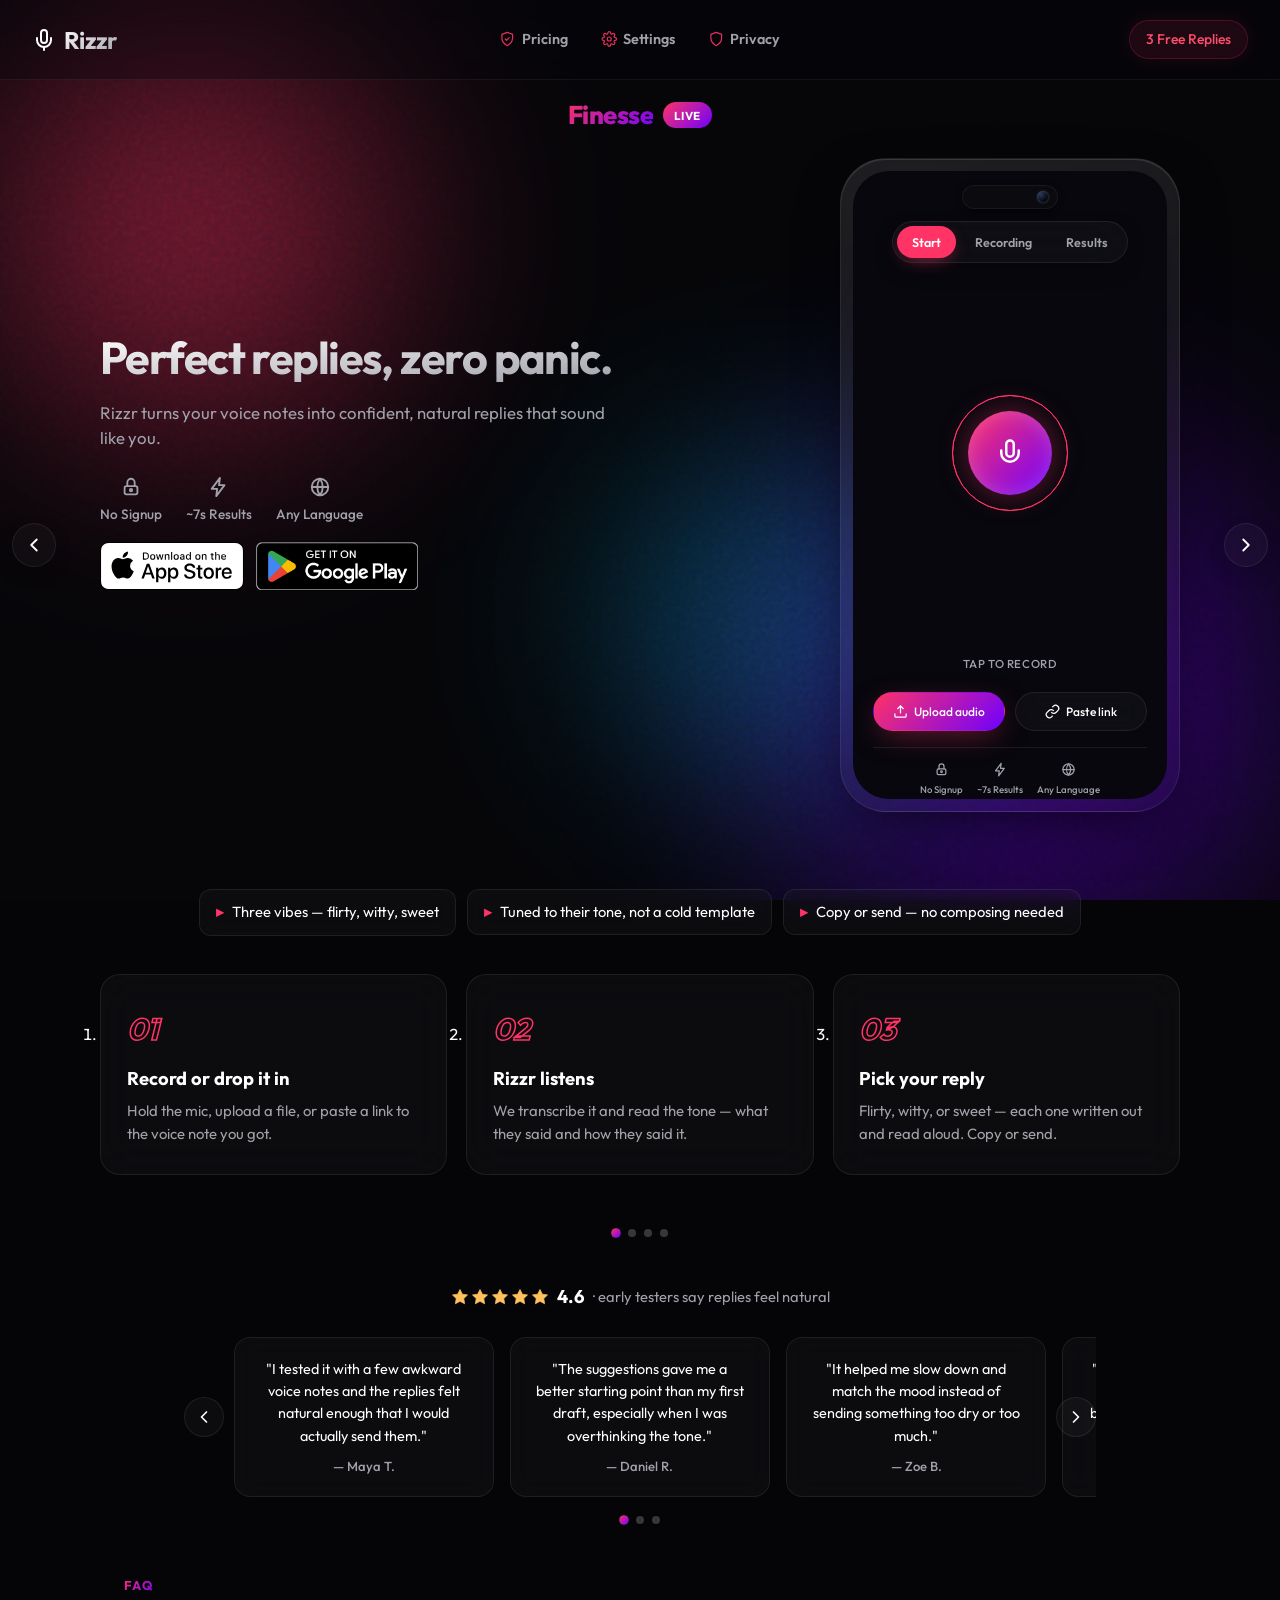
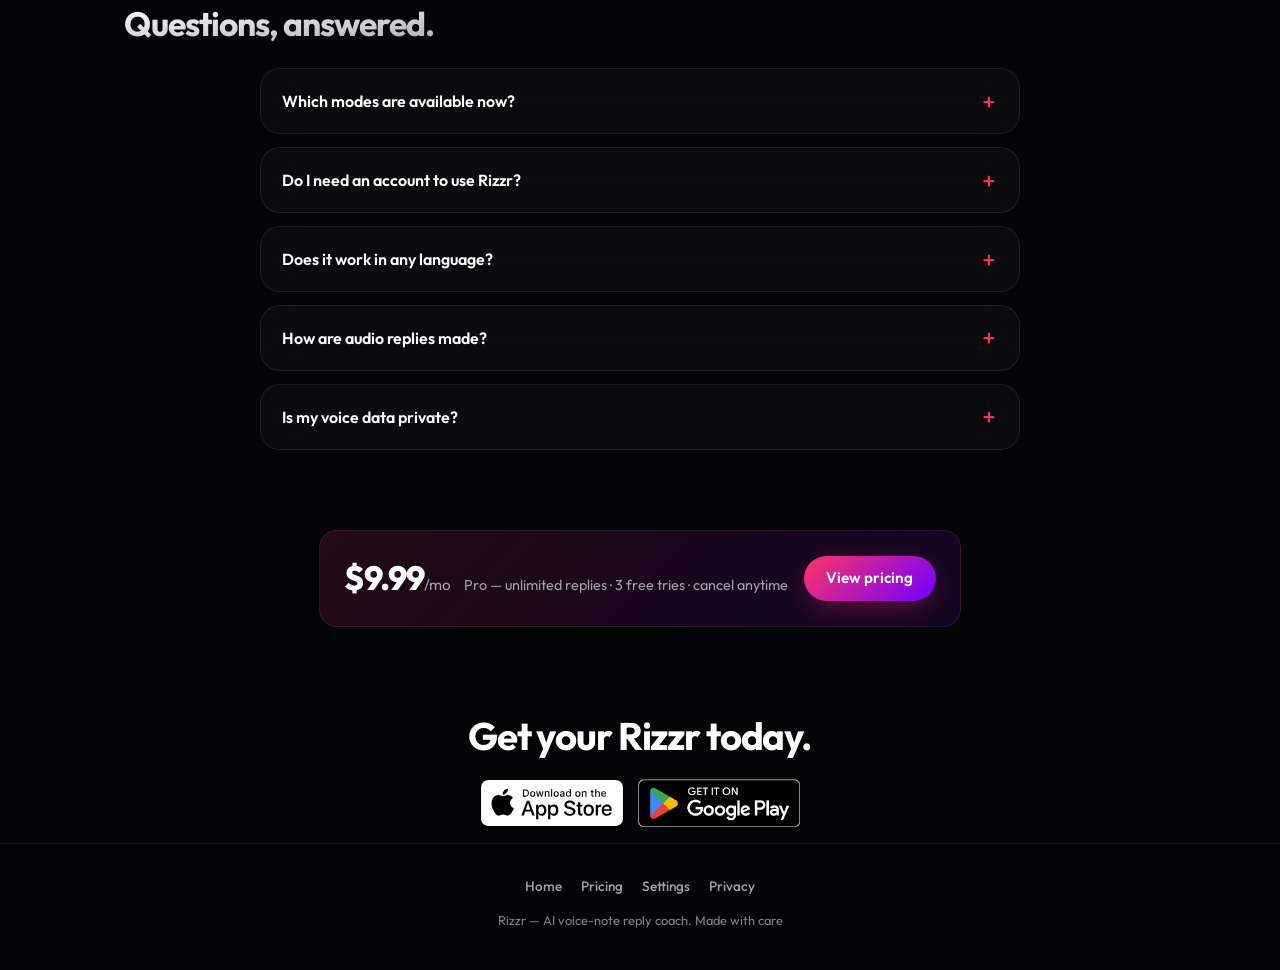
==== frontend/index.html @ 95211ead "Match mode title description styling" ====
<!DOCTYPE html>
<html lang="en">
<head>
  <meta charset="UTF-8">
  <meta name="viewport" content="width=device-width, initial-scale=1.0, viewport-fit=cover">
  <meta name="theme-color" content="#050508">
  <meta name="description" content="Rizzr turns your voice notes into confident, natural replies that sound like you — in seconds.">
  <title>Rizzr | AI Voice-Note Reply Coach</title>
  <!-- Social / share meta (Open Graph + Twitter Card) for the share-loop -->
  <meta property="og:type" content="website">
  <meta property="og:site_name" content="Rizzr">
  <meta property="og:title" content="Rizzr — Perfect replies, zero panic.">
  <meta property="og:description" content="Got a voice note? Rizzr it. Send a voice note and get 3 confident, natural replies back in seconds.">
  <meta property="og:url" content="https://damgeed.github.io/Rizzr/">
  <meta property="og:image" content="https://damgeed.github.io/Rizzr/assets/img/og-card.png?v=1">
  <meta property="og:image:width" content="1200">
  <meta property="og:image:height" content="630">
  <meta property="og:image:alt" content="Rizzr — AI voice-note reply coach">
  <meta name="twitter:card" content="summary_large_image">
  <meta name="twitter:title" content="Rizzr — Perfect replies, zero panic.">
  <meta name="twitter:description" content="Got a voice note? Rizzr it. Get 3 confident, natural replies back in seconds.">
  <meta name="twitter:image" content="https://damgeed.github.io/Rizzr/assets/img/og-card.png?v=1">
  <meta name="twitter:domain" content="damgeed.github.io">
  <!-- Cache-buster: force one fresh reload w/ version marker to bust stale GH Pages HTML cache -->
  <script>
  (function(){try{
    var v='hgt55';
    if(location.search.indexOf('v=')!==-1) return;
    if(localStorage.getItem('rizzr_cache_v')!==v){
      localStorage.setItem('rizzr_cache_v',v);
      // Preserve the existing query string (e.g. ?action=record) so PWA shortcuts survive the cache-buster redirect
      var sep = location.search ? (location.search.indexOf('?')===0 ? '&' : '?') : '?';
      location.replace(location.pathname + (location.search || '') + sep + 'v=' + v);
    }
  }catch(e){}})();
  </script>
  <link rel="preconnect" href="https://fonts.googleapis.com">
  <link rel="preconnect" href="https://fonts.gstatic.com" crossorigin>
  <link rel="icon" type="image/svg+xml" href="assets/img/favicon.svg?v=4">
  <link rel="icon" type="image/png" sizes="192x192" href="assets/img/icon-192.png?v=3">
  <link rel="apple-touch-icon" href="assets/img/icon-192.png?v=3">
  <link href="https://fonts.googleapis.com/css2?family=Outfit:wght@300;400;500;600;700&display=swap" rel="stylesheet">
  <!-- PWA -->
  <link rel="manifest" href="manifest.json">
  <!-- Midnight Aura shared design system -->
  <link rel="stylesheet" href="assets/css/midnight-aura.css?v=hgt17">
  <style>
    /* ==========================================
       LANDING-SPECIFIC (hero + phone demo)
       Midnight Aura / rizzgeminiPRO untouched
       ========================================== */
    main {
      flex: 1; display: flex; align-items: center; justify-content: center;
      padding: 1rem 1.5rem 2rem; position: relative; z-index: 10;
    }
    .layout { width: 100%; max-width: 1080px; margin: 0 auto; display: flex; flex-direction: column; align-items: center; gap: 2.2rem; }

    /* Left: hero copy — side-by-side on desktop, condensed hook on mobile */
    .hero-copy { width: 100%; max-width: 720px; text-align: center; }
    .hero-copy-title {
      font-size: 3.2rem; font-weight: 700; line-height: 1.08; letter-spacing: -0.04em;
      background: linear-gradient(to bottom right, #fff, #a1a1aa);
      -webkit-background-clip: text; background-clip: text; -webkit-text-fill-color: transparent;
    }
    .hero-copy .subtext { color: var(--text-muted); font-size: 1.125rem; line-height: 1.5; max-width: 52ch; margin: 1.1rem auto 0; }
    /* Short hook: mobile-only, hidden on desktop */
    .hero-copy .hook { display: none; }

    /* Hero CTA buttons (desktop only) */
    .hero-copy .hero-cta {
      display: flex; gap: 0.9rem; margin-top: 1.8rem; flex-wrap: wrap;
    }
    .hero-copy .hero-cta .btn-primary {
      display: inline-flex; align-items: center; gap: 0.5rem;
      padding: 0.85rem 1.6rem; font-size: 1rem; font-weight: 600;
      border-radius: 16px;
    }
    .hero-copy .btn-pill-cta {
      display: inline-flex; align-items: center; gap: 0.5rem;
      font-family: var(--font); font-size: 1rem; font-weight: 600;
      color: var(--text-main);
      background: var(--glass-bg); border: 1px solid var(--glass-border);
      padding: 0.85rem 1.6rem; border-radius: 16px;
      cursor: pointer; transition: var(--transition);
    }
    .hero-copy .btn-pill-cta:hover {
      background: var(--glass-hover); border-color: rgba(255,255,255,0.18);
      transform: translateY(-1px);
    }

    /* Store download badges (iOS/Android) — .store-btn is defined in shared midnight-aura.css */
    /* Download row: sits below title/description in every mode panel */
    .hero-download {
      display: flex; justify-content: center; flex-wrap: wrap; gap: 0.8rem; margin-top: 1.1rem;
    }
    .hero-copy .hero-download { justify-content: flex-start; }

    /* Desktop: side-by-side (copy left, phone right) */
    @media (min-width: 860px) {
      .layout { flex-direction: row; align-items: center; justify-content: space-between; gap: 4rem; }
      .hero-copy { flex: 0 1 46%; max-width: none; text-align: left; margin-top: 10.9rem; }
      .mode-panel.finesse .demo { margin-left: auto; width: auto; }
      .mode-panel.finesse .layout { padding-top: 0; align-items: flex-start; }
      .mode-panel.finesse .demo .phone { margin-right: auto; }
      .hero-copy-title { font-size: 2.8rem; white-space: nowrap; letter-spacing: -0.035em; line-height: 1.1; }
      .hero-copy .subtext { margin: 1.1rem 0 0; }
      .hero-copy .hook { display: none; }
      /* Professional trust badges: left-aligned under the description (Bud reverted to left) */
      .hero-copy .trust-row { justify-content: flex-start; margin-top: 1.6rem; }
      /* Remove the LIVE/soon pills + in-phone duplication handled below */
    }

    /* Mobile: stacked, condensed hook (hide full description + badges) */
    @media (max-width: 859px) {
      main { padding: 0.5rem 0 1.35rem; }
      .layout { gap: 0.9rem; }
      .hero-copy { max-width: 480px; }
      .hero-copy-title { font-size: 2rem; }
      .hero-copy .subtext { display: none; }
      .hero-copy .trust-row { display: none; }
      .hero-copy .hero-cta { display: none; }
      .hero-copy .hero-download { justify-content: center; margin-top: 0.55rem; }
      .hero-copy .hook { display: block; color: var(--text-muted); font-size: 1rem; line-height: 1.45; max-width: 42ch; margin: 0.55rem auto 0; }
    }
    /* Very small phones */
    @media (max-width: 380px) {
      .hero-copy-title { font-size: 2rem; }
      .hero-copy .hook { font-size: 0.9rem; }
    }

    /* Right: phone demo */
    .demo { width: 100%; display: flex; flex-direction: column; align-items: center; }
    .state-tabs {
      position: absolute; top: 50px; left: 50%; transform: translateX(-50%); z-index: 6;
      display: inline-flex; gap: 4px; background: var(--glass-bg); border: 1px solid var(--glass-border);
      padding: 4px; border-radius: 999px; backdrop-filter: blur(20px);
      box-shadow: 0 8px 24px -10px rgba(0,0,0,0.5);
    }
    .state-tabs button {
      appearance: none; border: none; background: transparent; color: var(--text-muted);
      font-family: var(--font); font-size: 12.5px; font-weight: 600;
      padding: 8px 15px; border-radius: 999px; cursor: pointer; transition: color .25s ease, background .25s ease;
    }
    .state-tabs button.active { background: var(--orb-1); color: #fff; box-shadow: 0 6px 18px -6px rgba(255,51,102,0.6); }
    .state-tabs button:not(.active):hover { color: var(--text-main); }

    .phone {
      position: relative; width: min(340px, 82vw); height: 654px; border-radius: 46px; padding: 12px;
      background: linear-gradient(160deg, rgba(255,255,255,0.10), rgba(255,255,255,0.02));
      border: 1px solid var(--glass-border);
      box-shadow: 0 20px 60px -20px rgba(0,0,0,0.8), inset 0 1px 0 rgba(255,255,255,0.12);
      backdrop-filter: blur(30px); -webkit-backdrop-filter: blur(30px);
    }
    .phone__screen {
      position: relative; width: 100%; height: 100%; border-radius: 36px; overflow: hidden;
      background: #07070d; display: flex; flex-direction: column; align-items: center; justify-content: center;
    }
    .phone__notch {
      position: absolute; top: 14px; left: 50%; transform: translateX(-50%); z-index: 5;
      width: 96px; height: 24px; background: #0a0a0f;
      border-radius: 999px; box-shadow: inset 0 0 0 1px rgba(255,255,255,0.06), 0 2px 6px rgba(0,0,0,0.5);
    }
    /* iPhone-style camera lens inside the Dynamic Island */
    .phone__notch::after {
      content: ''; position: absolute; right: 9px; top: 50%; transform: translateY(-50%);
      width: 12px; height: 12px; border-radius: 50%;
      background: radial-gradient(circle at 32% 30%, #2b3a5a 0%, #0e1526 42%, #000 72%);
      box-shadow: inset 0 0 2px rgba(255,255,255,0.35), 0 0 3px rgba(90,140,255,0.25);
    }

    .view-state {
      position: absolute; inset: 0; display: flex; flex-direction: column; align-items: center; justify-content: center;
      text-align: center; opacity: 0; pointer-events: none; padding: 30px 20px 24px;
      transition: opacity 0.4s ease, transform 0.4s ease; transform: translateY(10px);
    }
      .view-state.active { opacity: 1; pointer-events: all; transform: translateY(0); }
      .phone-record-status,
      .visualizer,
      .phone-timer,
      .btn-stop-scale,
      .phone-results-header,
      .cards-container,
      .reset-btn { position: relative; z-index: 2; }

    /* Hero-in-phone: push record + Upload/Link buttons lower (tabs now live on top) */
    #view-hero { padding-top: 245px; }
    @media (max-width: 640px) { #view-hero { padding-top: 208px; } }

    .record-wrapper { position: relative; width: 116px; height: 116px; flex-shrink: 0; display: flex; align-items: center; justify-content: center; margin-bottom: 9rem; cursor: pointer; }
    .pulse-ring-1, .pulse-ring-2 { position: absolute; inset: 0; border-radius: 50%; border: 1px solid var(--orb-1); animation: pulse 2.5s cubic-bezier(0.215, 0.61, 0.355, 1) infinite; }
    .pulse-ring-2 { animation-delay: 1.25s; }
    @keyframes pulse { 0% { transform: scale(1); opacity: 0.8; } 100% { transform: scale(1.8); opacity: 0; } }
    .btn-record {
      position: relative; z-index: 2; width: 84px; height: 84px; border-radius: 50%;
      background: linear-gradient(135deg, var(--orb-1), var(--orb-2)); border: none;
      display: flex; align-items: center; justify-content: center;
      box-shadow: 0 0 30px rgba(255,51,102,0.4), inset 0 0 20px rgba(255,255,255,0.2);
      color: white; cursor: pointer; transition: transform 0.2s cubic-bezier(0.175, 0.885, 0.32, 1.275);
    }
    .record-wrapper:hover .btn-record { transform: scale(1.05); }
    .record-wrapper:active .btn-record { transform: scale(0.95); }
    .record-hint { font-size: 0.72rem; color: var(--text-muted); font-weight: 500; letter-spacing: 0.05em; text-transform: uppercase; }
    .phone-actions { display: flex; gap: 0.6rem; width: 100%; margin-top: 1.2rem; }
    .btn-pill {
      flex: 1; background: var(--glass-bg); border: 1px solid var(--glass-border); backdrop-filter: blur(12px);
      color: var(--text-main); padding: 0.7rem 0.6rem; border-radius: var(--radius-pill);
      font-family: inherit; font-size: 0.75rem; font-weight: 500;
      display: flex; align-items: center; justify-content: center; gap: 0.4rem; cursor: pointer; transition: var(--transition);
    }
    .btn-pill:hover { background: var(--glass-hover); border-color: rgba(255,255,255,0.15); transform: translateY(-2px); }
    /* Gradient "Upload audio" in-phone button — matches the hero .btn-primary gradient */
    .btn-pill-primary {
      background: linear-gradient(135deg, var(--orb-1), var(--orb-2));
      border-color: transparent; color: #fff;
      box-shadow: 0 8px 30px -8px rgba(255,51,102,0.5);
    }
    .btn-pill-primary:hover { background: linear-gradient(135deg, var(--orb-1), var(--orb-2)); border-color: transparent; filter: brightness(1.1); }
    .phone-trust { display: flex; justify-content: center; gap: 0.9rem; width: 100%; border-top: 1px solid var(--glass-border); padding-top: 0.9rem; margin-top: 1rem; }

    /* RECORDING inside phone */
    .phone-record-status { font-size: 0.92rem; font-weight: 600; margin-bottom: 1.5rem; display: flex; align-items: center; justify-content: center; gap: 0.55rem; padding: 0.5rem 1.1rem; border-radius: 999px; background: rgba(255,255,255,0.04); border: 1px solid rgba(255,255,255,0.08); width: fit-content; margin-left: auto; margin-right: auto; color: var(--text, #fff); }
    .recording-dot { width: 9px; height: 9px; background: var(--orb-1); border-radius: 50%; animation: blink 1s infinite alternate; box-shadow: 0 0 0 4px rgba(255,81,107,0.15), 0 0 12px rgba(255,81,107,0.6); flex-shrink: 0; }
    #view-recording .phone-record-status::after { content: ''; width: 4px; height: 4px; border-radius: 99px; background: currentColor; opacity: 0.6; margin-left: 0.2rem; box-shadow: 9px 0 0 currentColor, 18px 0 0 currentColor; animation: typing 1.1s steps(1) infinite; }
    @keyframes typing { 0%{ box-shadow: 2px 0 0 transparent, 9px 0 0 transparent, 18px 0 0 transparent; } 30%{ box-shadow: 2px 0 0 currentColor, 9px 0 0 transparent, 18px 0 0 transparent; } 60%{ box-shadow: 2px 0 0 currentColor, 9px 0 0 currentColor, 18px 0 0 transparent; } 100%{ box-shadow: 2px 0 0 currentColor, 9px 0 0 currentColor, 18px 0 0 currentColor; } }
    @keyframes blink { 0% { opacity: 1; } 100% { opacity: 0.25; } }
    .visualizer { display: flex; align-items: center; justify-content: center; gap: 5px; height: 74px; margin-bottom: 1.5rem; position: relative; }
    .visualizer::before { content: ''; position: absolute; left: 50%; top: 50%; width: 64px; height: 64px; transform: translate(-50%,-50%); border-radius: 50%; border: 1px solid rgba(255,193,94,0.18); animation: rec-pulse 1.6s ease-out infinite; }
    @keyframes rec-pulse { 0% { transform: translate(-50%,-50%) scale(0.55); opacity: 0.9; } 100% { transform: translate(-50%,-50%) scale(1.5); opacity: 0; } }
    .bar { width: 5px; background: linear-gradient(to top, var(--orb-2), var(--orb-1)); border-radius: 99px; transform-origin: center; animation: eq 0.55s ease-in-out infinite alternate; }
    .bar:nth-child(1) { height: 30%; animation-delay: 0.05s; }
    .bar:nth-child(2) { height: 62%; animation-delay: 0.2s; }
    .bar:nth-child(3) { height: 100%; animation-delay: 0.35s; }
    .bar:nth-child(4) { height: 46%; animation-delay: 0.1s; }
    .bar:nth-child(5) { height: 82%; animation-delay: 0.3s; }
    .bar:nth-child(6) { height: 38%; animation-delay: 0.25s; }
    .bar:nth-child(7) { height: 94%; animation-delay: 0.15s; }
    @keyframes eq { 0% { transform: scaleY(0.35); } 100% { transform: scaleY(1); } }
    .phone-timer { font-variant-numeric: tabular-nums; font-size: 2rem; font-weight: 300; letter-spacing: 0.04em; margin-bottom: 1.4rem; display: inline-flex; align-items: center; gap: 0.55rem; padding: 0.35rem 1.1rem; border-radius: 14px; background: rgba(0,0,0,0.25); border: 1px solid var(--glass-border); }
    .phone-timer b { font-weight: 700; font-size: 0.6rem; letter-spacing: 0.12em; color: var(--orb-1); opacity: 0.9; }
    .btn-stop-scale {
      flex: none; width: auto; margin: 0 auto; height: 38px; line-height: 1;
      display: inline-flex; align-items: center; justify-content: center; gap: 0.55rem;
      background: linear-gradient(135deg, var(--orb-1), var(--orb-2)); border: none;
      color: #160d10; font-weight: 700; padding: 0 1rem 0 0.5rem; font-size: 0.82rem;
      letter-spacing: 0.01em; border-radius: 999px;
      box-shadow: 0 4px 14px rgba(255,193,94,0.22);
      transition: transform 0.15s ease, box-shadow 0.2s ease;
    }
    .btn-stop-scale .stop-chip {
      width: 24px; height: 24px; border-radius: 999px; flex-shrink: 0;
      display: inline-flex; align-items: center; justify-content: center;
      background: #160d10; color: #fff;
    }
    .btn-stop-scale .stop-chip svg { width: 9px; height: 9px; display: block; }
    .btn-stop-scale:hover { transform: translateY(-1px); box-shadow: 0 6px 18px rgba(255,193,94,0.3); }
    .btn-stop-scale:active { transform: translateY(0) scale(0.98); }
    .btn-stop-scale .stop-chip { animation: stopPulse 1.8s ease-in-out infinite; }
    @keyframes stopPulse { 0%,100% { box-shadow: 0 0 0 0 rgba(255,255,255,0.35); } 50% { box-shadow: 0 0 0 4px rgba(255,255,255,0); } }

    /* RESULTS inside phone */
    .phone-results { justify-content: flex-start; padding-top: 108px; overflow-y: auto; }
    .phone-results-header { margin-bottom: 1rem; text-align: center; width: 100%; }
    .phone-results-header h2 { font-size: 1.4rem; font-weight: 700; margin-bottom: 0.3rem; }
    .phone-results-header p { font-size: 0.75rem; }
    .cards-container { display: flex; flex-direction: column; gap: 0.7rem; width: 100%; margin-bottom: 1.2rem; }
    .reply-card {
      background: var(--glass-bg); border: 1px solid var(--glass-border); backdrop-filter: blur(20px);
      border-radius: var(--radius-md); padding: 0.95rem 1rem; text-align: left;
      transition: var(--transition); position: relative; overflow: hidden;
    }
    .reply-card::before { content: ''; position: absolute; top: 0; left: 0; right: 0; height: 2px; background: var(--card-color); opacity: 0.8; }
    .reply-card.flirty { --card-color: var(--orb-1); }
    .reply-card.witty { --card-color: var(--orb-2); }
    .reply-card.sweet { --card-color: var(--orb-3); }
    .card-top { display: flex; justify-content: space-between; align-items: center; margin-bottom: 0.6rem; }
    .vibe-tag { font-size: 0.65rem; font-weight: 700; text-transform: uppercase; letter-spacing: 0.05em; color: var(--card-color); background: color-mix(in srgb, var(--card-color) 15%, transparent); padding: 0.25rem 0.6rem; border-radius: 6px; }
    .card-text { font-size: 0.85rem; line-height: 1.4; margin-bottom: 0.8rem; color: #fff; }
    .card-actions { display: flex; gap: 0.4rem; }
    .btn-play, .btn-copy { background: rgba(0,0,0,0.3); border: 1px solid var(--glass-border); padding: 0.5rem 0.7rem; border-radius: var(--radius-pill); color: white; font-family: inherit; font-size: 0.72rem; font-weight: 500; display: flex; align-items: center; gap: 0.35rem; cursor: pointer; transition: var(--transition); }
    .btn-play { flex: 1; justify-content: center; }
    .btn-play:hover { background: color-mix(in srgb, var(--card-color) 20%, rgba(0,0,0,0.3)); border-color: var(--card-color); }
    .btn-copy:hover { background: rgba(255,255,255,0.1); }
    .reset-btn { color: var(--text-muted); background: transparent; border: none; font-family: inherit; font-size: 0.75rem; font-weight: 500; cursor: pointer; text-decoration: underline; text-underline-offset: 4px; opacity: 0.8; transition: opacity 0.2s; }
    .reset-btn:hover { opacity: 1; color: white; }
    svg { flex-shrink: 0; }

    /* ==========================================
       HOW IT WORKS — 3 steps (merged from zip)
       ========================================== */
    .section {
      width: 100%; max-width: 1080px; margin: 0 auto;
      padding: 4.5rem 1.5rem 2.5rem; position: relative; z-index: 10;
    }
    .section-eyebrow {
      display: inline-block; font-size: 0.8rem; font-weight: 700;
      letter-spacing: 0.1em; text-transform: uppercase;
      background: linear-gradient(135deg, var(--orb-1), var(--orb-2));
      -webkit-background-clip: text; background-clip: text; -webkit-text-fill-color: transparent;
      margin-bottom: 0.9rem;
    }
    .section-title {
      font-size: 2.1rem; font-weight: 700; line-height: 1.12; letter-spacing: -0.03em;
      background: linear-gradient(to bottom right, #fff, #a1a1aa);
      -webkit-background-clip: text; background-clip: text; -webkit-text-fill-color: transparent;
      margin-bottom: 2.4rem; max-width: 20ch; white-space: nowrap;
    }
    @media (max-width: 520px) {
      .section-title { font-size: clamp(1.05rem, 4.7vw, 1.6rem); white-space: nowrap; }
    }
    /* Mobile: center TITLES (keep eyebrow labels left-aligned) + tighten gaps */
    @media (max-width: 640px) {
      .section { padding: 2.6rem 1.25rem 1.8rem; }
      .section-title { margin-left: auto; margin-right: auto; text-align: center; margin-bottom: 2rem; }
    }
    /* Steps: stacked on mobile, 3-across on desktop */
    .steps { display: flex; flex-direction: column; gap: 1.4rem; text-align: left; }
    .step {
      position: relative; padding-left: 70px;
      background: var(--glass-bg); border: 1px solid var(--glass-border);
      border-radius: var(--radius-md); padding: 1.6rem 1.5rem 1.6rem 78px;
      backdrop-filter: blur(20px); transition: var(--transition);
    }
    .step:hover { background: var(--glass-hover); transform: translateY(-3px); }
    .step-num {
      position: absolute; left: 20px; top: 20px;
      font-family: var(--font); font-weight: 700; font-size: 1.5rem; font-style: italic;
      color: transparent; -webkit-text-stroke: 1.5px var(--orb-1); width: 34px;
    }
    .step h3 { font-size: 1.15rem; font-weight: 700; margin-bottom: 0.45rem; }
    .step p { color: var(--text-muted); font-size: 0.93rem; line-height: 1.5; max-width: 44ch; }
    @media (min-width: 860px) {
      .steps { flex-direction: row; gap: 1.2rem; }
      .step { flex: 1; padding: 2rem 1.6rem 1.8rem 1.6rem; padding-left: 1.6rem; text-align: left; }
      .step-num { position: static; display: block; margin-bottom: 0.8rem; font-size: 1.9rem; }
    }

    /* Shared FAQ */
    .faq { display: flex; flex-direction: column; gap: 0.8rem; max-width: 760px; margin: 0 auto; }
    .faq-item {
      background: var(--glass-bg); border: 1px solid var(--glass-border);
      border-radius: var(--radius-md); backdrop-filter: blur(20px);
      transition: var(--transition);
    }
    .faq-item:hover { background: var(--glass-hover); }
    .faq-item summary {
      cursor: pointer; list-style: none; display: flex; align-items: center; justify-content: space-between;
      padding: 1.1rem 1.3rem; font-weight: 600; font-size: 1rem; color: var(--text-main);
    }
    .faq-item summary::-webkit-details-marker { display: none; }
    .faq-item summary::after { content: '＋'; font-size: 1.2rem; color: var(--orb-1); transition: var(--transition); }
    .faq-item[open] summary::after { content: '−'; }
    .faq-item p { padding: 0 1.3rem 1.2rem; color: var(--text-muted); font-size: 0.95rem; line-height: 1.55; }
    .faq-item p strong { color: var(--text-main); }

    /* ==========================================
       V2 FEATURES — MVP + v2 story
       ========================================== */
    .v2-grid { display: grid; grid-template-columns: repeat(2, 1fr); gap: 0.9rem; }
    .v2-card {
      display: flex; flex-direction: column; align-items: flex-start; text-align: left;
      background: var(--glass-bg); border: 1px solid var(--glass-border);
      border-radius: var(--radius-md); padding: 1.2rem 1.2rem;
      backdrop-filter: blur(20px); transition: var(--transition);
    }
    .v2-card:hover { background: var(--glass-hover); transform: translateY(-3px); border-color: rgba(255,255,255,0.16); }
    .v2-ic {
      flex-shrink: 0; width: 44px; height: 44px; border-radius: 12px; margin-bottom: 0.8rem;
      display: flex; align-items: center; justify-content: center; color: #fff;
      box-shadow: 0 8px 24px -8px rgba(0,0,0,0.5);
    }
    .v2-ic svg { width: 22px; height: 22px; }
    .v2-card h3 { font-size: 1rem; font-weight: 700; margin-bottom: 0.3rem; line-height: 1.25; }
    .v2-card p { color: var(--text-muted); font-size: 0.86rem; line-height: 1.45; }
    .v2-tag { font-size: 0.58rem; font-weight: 700; text-transform: uppercase; letter-spacing: 0.08em;
      padding: 0.18rem 0.45rem; border-radius: 999px; margin-left: 0.4rem; vertical-align: middle; display: inline-block; transform: translateY(-1px); }
    @media (min-width: 860px) {
      .v2-grid { gap: 1rem; }
      .v2-card { padding: 1.4rem 1.4rem; }
    }

    /* ==========================================
       V2 FEATURED — Fake-call bailout (the hook)
       ========================================== */
    .v2-featured {
      display: flex; flex-direction: column; align-items: center; gap: 1.6rem; text-align: center;
      background: linear-gradient(160deg, rgba(255,106,92,.10), rgba(255,193,94,.06));
      border: 1px solid rgba(255,106,92,.35);
      border-radius: 20px; padding: 2rem 1.5rem 2.2rem; margin-bottom: 1.6rem;
      position: relative; overflow: hidden; backdrop-filter: blur(20px);
    }
    .v2-featured::before {
      content: ''; position: absolute; top: -40%; left: 50%; transform: translateX(-50%);
      width: 340px; height: 340px; border-radius: 50%;
      background: radial-gradient(circle, rgba(255,106,92,.22), transparent 70%);
      pointer-events: none;
    }
    .v2-featured-badge {
      display: inline-flex; align-items: center; gap: 0.4rem;
      font-size: 0.7rem; font-weight: 700; letter-spacing: 0.08em; text-transform: uppercase;
      color: #FFC15E; padding: 0.3rem 0.8rem; border-radius: 999px;
      border: 1px solid rgba(255,193,94,.3); background: rgba(255,193,94,.08);
    }
    .v2-featured h3 { font-size: 1.5rem; font-weight: 700; line-height: 1.15; letter-spacing: -0.02em; margin-bottom: 0.5rem; }
    .v2-featured h3 em { font-style: italic; font-weight: 700; background: linear-gradient(135deg,#FF6A5C,#FFC15E); -webkit-background-clip: text; background-clip: text; -webkit-text-fill-color: transparent; }
    .v2-featured p { color: var(--text-muted); font-size: 0.98rem; line-height: 1.55; max-width: 46ch; }
    .v2-featured .phone-cta { font-size: 0.75rem; font-weight: 600; color: #a1a1aa; margin-top: 0.4rem; }
    @media (min-width: 860px) {
      .v2-featured { flex-direction: row; text-align: left; justify-content: space-between; gap: 2rem; padding: 2.2rem 2.4rem; }
      .v2-featured .copy { flex: 1; }
      .v2-featured p { max-width: 52ch; }
    }
    .v2-featured-phone { flex-shrink: 0; }
    /* Mini ringing phone mockup */
    .mini-phone {
      position: relative; width: 120px; height: 218px; margin: 0 auto;
      background: linear-gradient(160deg, rgba(255,255,255,.10), rgba(255,255,255,.02));
      border: 1px solid rgba(255,255,255,.16); border-radius: 26px; padding: 8px;
      box-shadow: 0 18px 44px -18px rgba(0,0,0,.7);
      display: flex; flex-direction: column; align-items: center; justify-content: center; gap: 10px;
    }
    .mini-phone .call-pill {
      font-size: 0.62rem; font-weight: 700; text-transform: uppercase; letter-spacing: 0.06em;
      color: #FFC15E; padding: 0.2rem 0.6rem; border-radius: 999px; border: 1px solid rgba(255,193,94,.35);
    }
    .mini-phone .caller {
      display: flex; flex-direction: column; align-items: center; gap: 8px;
    }
    .mini-phone .avatar {
      width: 46px; height: 46px; border-radius: 50%;
      background: linear-gradient(135deg,#FF6A5C,#FFC15E);
      display: flex; align-items: center; justify-content: center; color: #170D16;
      box-shadow: 0 0 24px -6px rgba(255,106,92,.6);
    }
    .mini-phone .caller-name { font-size: 0.72rem; font-weight: 700; }
    .mini-phone .caller-num { font-size: 0.6rem; color: #a1a1aa; }
    .mini-phone .inc-ring { display: flex; align-items: center; justify-content: center; gap: 8px; margin-top: 6px; }
    .mini-phone .ring-bar { width: 4px; height: 20px; background: linear-gradient(to top,#FF6A5C,#FFC15E); border-radius: 99px; animation: ringeq .7s ease-in-out infinite alternate; }
    .mini-phone .ring-bar:nth-child(2) { animation-delay: .15s; }
    .mini-phone .ring-bar:nth-child(3) { animation-delay: .3s; }
    .mini-phone .ring-bar:nth-child(4) { animation-delay: .45s; }
    @keyframes ringeq { 0% { transform: scaleY(.35); opacity: .6; } 100% { transform: scaleY(1); opacity: 1; } }
    .mini-phone .inner-chat {
      width: 88%; height: 60px; background: rgba(0,0,0,.25); border-radius: 12px;
      display: flex; align-items: center; justify-content: center;
      font-size: 0.58rem; color: #a1a1aa; margin-top: 6px; letter-spacing: .03em;
    }

    /* ==========================================
       MODE CAROUSEL — swipe left/right between modes
       ========================================== */
    main { display: block; padding: 0; overflow: hidden; }
    .mode-wrap { position: relative; width: 100%; }
    .mode-track {
      display: flex; overflow-x: auto; scroll-snap-type: x mandatory;
      scrollbar-width: none; gap: 0;
    }
    .mode-track::-webkit-scrollbar { display: none; }
    .mode-panel {
      flex: 0 0 100%; scroll-snap-align: start; scroll-snap-stop: always;
      min-height: 100vh; padding: 1rem 1.5rem 3rem;
      display: flex; flex-direction: column; align-items: center; justify-content: flex-start;
      width: 100%;
    }
    .mode-panel .layout { width: 100%; max-width: 1080px; margin: 0 auto; padding-top: 2.5rem; }
    /* All 4 mode labels anchor to the same top position so Finesse/Ghost/Echo/Vibe
       heads sit at identical height (top-anchored, snug under the nav). */
    .mode-panel { min-height: 0; }
    .mode-panel.finesse { justify-content: flex-start; padding-top: 1rem; min-height: 0; }
    .mode-panel.finesse .mode-panel__head { margin-top: 0; }
    .mode-panel__head {
      align-self: center; display: flex; align-items: center; gap: 0.6rem; margin-bottom: 1.5rem;
    }
    body .mode-panel .mode-name {
      font-size: 1.6rem; font-weight: 800; letter-spacing: -0.02em;
      background: linear-gradient(135deg, var(--orb-1), var(--orb-2));
      -webkit-background-clip: text; background-clip: text; -webkit-text-fill-color: transparent;
    }
    .mode-state { font-size: 0.72rem; font-weight: 700; text-transform: uppercase; letter-spacing: 0.06em; padding: 0.28rem 0.7rem; border-radius: 999px; }
    .mode-state.live { background: linear-gradient(135deg,#ff3366,#7000ff); color: #fff; }
    .mode-state.soon { color: #FFC15E; border: 1px solid rgba(255,193,94,.3); }
    .mode-track .hero-copy { max-width: 720px; text-align: center; }
    /* Desktop: description left-aligned (uniform across modes) */
    @media (min-width: 860px) {
      .mode-track .hero-copy { text-align: left; }
      .mode-track .hero-copy .subtext { margin-left: 0; }
    }
    /* Mobile: tighten the gap between the mode-name head and the title */
    @media (max-width: 640px) {
      .mode-panel { padding-top: 0.7rem; padding-bottom: 1.9rem; }
      .mode-panel__head { margin-bottom: 0.2rem; }
      .mode-panel:not(.finesse) .mode-panel__head { margin-top: 0.3rem; }
      .mode-panel .layout { padding-top: 0.45rem; }
      .mode-panel .mode-body { padding-top: 0.15rem; gap: 0.65rem; }
      .mode-panel .hero-download { margin-top: 0.35rem; }
      .mode-panel:not(.finesse) .mode-phone { margin-top: -1.1rem; }
    }
    /* Arrow buttons */
    .mode-arrow {
      position: absolute; top: 40%; transform: translateY(-50%); z-index: 20;
      width: 44px; height: 44px; border-radius: 50%;
      background: var(--glass-bg); border: 1px solid var(--glass-border);
      color: var(--text-main); display: flex; align-items: center; justify-content: center;
      cursor: pointer; backdrop-filter: blur(12px); transition: var(--transition);
      box-shadow: 0 8px 24px -12px rgba(0,0,0,0.6);
    }
    .mode-arrow:hover { background: var(--glass-hover); color: var(--orb-1); transform: translateY(-50%) scale(1.06); }
    .mode-arrow--left { left: 12px; }
    .mode-arrow--right { right: 12px; }
    .mode-arrow:disabled { opacity: 0.35; cursor: default; }
    /* Dots */
    .mode-dots { display: flex; justify-content: center; gap: 8px; padding: 0.4rem 0 0.4rem; }
    /* Tighten gap between dots and THE FLOW below */
    #how-it-works { padding-top: 0.6rem; padding-bottom: 0.5rem; }
    /* Tighten gap between THE FLOW and FAQ: pull FAQ head up + tighten flow title/eyebrow margins */
    #faq { padding-top: 1rem; }
    #how-it-works .section-eyebrow { margin-bottom: 0.9rem; }
    /* Tighten gap between phone template bottom and the dots */
    .mode-panel.finesse { padding-bottom: 1.25rem; }
    /* Tighten the shared section header spacing feeding the dots→flow→faq gaps */
    #how-it-works .section-title, #faq .section-title { margin-bottom: 1.6rem; }
    #faq .section-eyebrow { margin-bottom: 0.6rem; }
    @media (max-width: 640px) {
      #how-it-works .section-title, #faq .section-title { margin-bottom: 0.8rem; }
      .section { padding-top: 1.55rem; padding-bottom: 1.2rem; }
      .panel-steps { margin-top: 1.1rem; }
      .mode-dots { padding-top: 0.15rem; padding-bottom: 0.25rem; }
      .mode-panel.finesse { padding-bottom: 0.8rem; }
      .mode-panel.finesse .mode-list { margin-top: 1.1rem; }
      .mode-panel.finesse .panel-steps { padding-bottom: 1.4rem; }
    }
    .mode-dots span { width: 8px; height: 8px; border-radius: 50%; background: rgba(255,255,255,0.2); transition: var(--transition); }
    .mode-dots span.on { background: linear-gradient(135deg,#ff3366,#7000ff); transform: scale(1.2); }
    /* Panels 2-4 shared content */
    .mode-title { font-size: 2.8rem; font-weight: 700; letter-spacing: -0.035em; line-height: 1.1; text-align: center; max-width: none; white-space: nowrap; }
    .mode-title em { font-style: italic; }
    /* Uniformity: Finesse hero title/desc match the shared .mode-title/.mode-desc sizes */
    .hero-copy-title { font-size: 2.8rem; letter-spacing: -0.035em; line-height: 1.1; }
    .hero-copy .subtext { font-size: 1.05rem; }
    .mode-desc { color: var(--text-muted); font-size: 1.05rem; line-height: 1.5; text-align: center; max-width: 46ch; margin: 1rem auto 1.1rem; }
    .mode-list { list-style: none; display: flex; flex-direction: row; flex-wrap: wrap; justify-content: center; align-content: center; gap: 0.7rem; width: 100%; max-width: 100%; margin: 4.8rem auto 0; }
    .mode-list li {
      display: flex; align-items: center; gap: 0.5rem;
      background: var(--glass-bg); border: 1px solid var(--glass-border);
      padding: 0.7rem 1rem; border-radius: 12px; font-size: 0.92rem; color: var(--text-main);
      backdrop-filter: blur(12px);
      white-space: nowrap; flex: 0 1 auto;
    }
    .mode-list li::before { content: '▸'; color: var(--orb-1); font-weight: 700; }
    .panel-steps { width: 100%; max-width: 1080px; margin: 2.4rem auto 0; }
    /* ---- SOON mode panels: left-aligned text + phone mockup ---- */
    .mode-panel .mode-body {
      width: 100%; max-width: 1080px; margin: 0 auto;
      display: flex; flex-direction: column; align-items: center; gap: 2rem; text-align: center;
    }
    .mode-panel__text { display: flex; flex-direction: column; align-items: center; }
    /* Phone mockup (shared with all modes) */
    .mode-phone {
      width: min(340px, 82vw); height: 654px; flex: none;
      background: linear-gradient(160deg, rgba(255,255,255,0.10), rgba(255,255,255,0.02)); border: 1px solid var(--glass-border);
      border-radius: 46px; padding: 12px; box-shadow: 0 20px 60px -20px rgba(0,0,0,0.8), inset 0 1px 0 rgba(255,255,255,0.12);
      backdrop-filter: blur(30px); -webkit-backdrop-filter: blur(30px);
    }
    .mode-phone__screen {
      position: relative; border-radius: 36px; overflow: hidden; width: 100%; height: 100%;
      background: #07070d; display: flex; flex-direction: column; align-items: center; justify-content: center;
      padding: 30px 20px 22px;
    }
    .mode-phone__notch {
      position: absolute; top: 10px; left: 50%; transform: translateX(-50%);
      width: 96px; height: 24px; background: #0a0a0f;
      border-radius: 999px; z-index: 3; box-shadow: inset 0 0 0 1px rgba(255,255,255,0.06), 0 2px 6px rgba(0,0,0,0.5);
    }
    .mode-phone__notch::after {
      content: ''; position: absolute; right: 9px; top: 50%; transform: translateY(-50%);
      width: 12px; height: 12px; border-radius: 50%;
      background: radial-gradient(circle at 32% 30%, #2b3a5a 0%, #0e1526 42%, #000 72%);
      box-shadow: inset 0 0 2px rgba(255,255,255,0.35), 0 0 3px rgba(90,140,255,0.25);
    }
    /* Ghost — fake-call screen */
    .call-screen { display: flex; flex-direction: column; align-items: center; text-align: center; gap: 10px; }
    .call-avatar { width: 64px; height: 64px; border-radius: 50%; background: linear-gradient(135deg,#7000ff,#9b6bff); display: flex; align-items: center; justify-content: center; color: #fff; font-weight: 800; font-size: 1.5rem; box-shadow: 0 10px 28px -8px rgba(112,0,255,0.7); }
    .call-name { font-weight: 700; font-size: 0.95rem; }
    .call-sub { font-size: 0.62rem; color: #a1a1aa; letter-spacing: 0.08em; text-transform: uppercase; }
    .inc-ring { display: flex; align-items: center; justify-content: center; gap: 5px; height: 22px; margin: 2px 0 4px; }
    .inc-ring .bar { width: 4px; height: 22px; border-radius: 99px; background: linear-gradient(to top,#FF6A5C,#FFC15E); animation: ringeq .7s ease-in-out infinite alternate; }
    .inc-ring .bar:nth-child(2) { animation-delay: .15s; }
    .inc-ring .bar:nth-child(3) { animation-delay: .3s; }
    .inc-ring .bar:nth-child(4) { animation-delay: .45s; }
    .call-actions { display: flex; gap: 8px; margin-top: 4px; }
    .call-btn { font-size: 0.6rem; font-weight: 600; padding: 7px 14px; border-radius: 999px; border: 1px solid var(--glass-border); background: rgba(0,0,0,0.3); color: #fff; }
    .call-btn.abort { background: linear-gradient(135deg,#ff3366,#ff6a8a); border-color: transparent; }
    /* Echo — voice player */
    .voice-screen { display: flex; flex-direction: column; align-items: center; text-align: center; gap: 10px; width: 100%; }
    .voice-wave { display: flex; align-items: center; gap: 3px; height: 34px; justify-content: center; }
    .voice-wave .bar { width: 4px; border-radius: 99px; background: linear-gradient(to top,#FF8FB1,#FF6A5C); animation: ringeq .8s ease-in-out infinite alternate; }
    .voice-wave .bar:nth-child(1){height:14px}.voice-wave .bar:nth-child(2){height:26px;animation-delay:.1s}.voice-wave .bar:nth-child(3){height:20px;animation-delay:.2s}.voice-wave .bar:nth-child(4){height:30px;animation-delay:.3s}.voice-wave .bar:nth-child(5){height:16px;animation-delay:.4s}
    .voice-lab { font-size: 0.66rem; color: #a1a1aa; }
    .voice-chip { font-size: 0.6rem; font-weight: 600; padding: 6px 12px; border-radius: 999px; border: 1px solid var(--glass-border); background: rgba(0,0,0,0.3); color: #fff; }
    /* Vibe — mood read */
    .mood-screen { display: flex; flex-direction: column; align-items: center; text-align: center; gap: 10px; width: 100%; }
    .mood-scale { width: 100%; position: relative; margin-top: 4px; }
    .mood-track { height: 6px; border-radius: 999px; background: linear-gradient(90deg,#3162ff,#7c7cff,#ffffff,#FFC15E,#ff5c5c); opacity: 0.9; }
    .mood-marker { position: absolute; top: -5px; left: 78%; width: 3px; height: 16px; background: #fff; border-radius: 999px; box-shadow: 0 0 10px rgba(255,255,255,0.7); }
    .mood-tags { display: flex; justify-content: space-between; width: 100%; font-size: 0.55rem; color: #a1a1aa; margin-top: 6px; }
    .mood-badge { font-size: 0.66rem; font-weight: 700; padding: 6px 12px; border-radius: 999px; background: linear-gradient(135deg,#FFC15E,#FF8FB1); color: #170D16; }
    /* SOON panels: text left, phone right on desktop */
    @media (min-width: 860px) {
      .mode-panel .mode-body { flex-direction: row; align-items: center; justify-content: space-between; gap: 4rem; text-align: left; }
      .mode-panel__text { align-items: flex-start; margin-top: -5.6rem; }
      .mode-body .mode-title, .mode-body .mode-desc, .mode-body .mode-list { text-align: left; }
      .mode-body .mode-desc, .mode-body .mode-list { margin-left: 0; }
      /* bullets moved after the phone in DOM; lay out horizontally across the full row width on desktop */
      .mode-body .mode-list { order: 3; flex: 1 1 100%; width: 100%; max-width: 100%; margin: 0 auto 0 0; justify-content: flex-start; }
    }
    @media (max-width: 640px) {
      .mode-panel { padding: 0.7rem 0.75rem 1.8rem; }
      .mode-panel.finesse { padding-left: 0; padding-right: 0; padding-bottom: 0.8rem; }
      .mode-panel.finesse .layout { padding-left: 0; padding-right: 0; }
      .mode-panel:not(.finesse) .mode-body { padding-top: 0; }
      .phone { width: min(360px, 92vw); }
      .hero-copy-title { font-size: 2rem; letter-spacing: -0.02em; line-height: 1.15; }
      .mode-title { font-size: 2rem; white-space: normal; line-height: 1.15; letter-spacing: -0.02em; }
      .mode-desc { font-size: 1rem; line-height: 1.45; max-width: 42ch; margin: 0.55rem auto; }
      .mode-panel:not(.finesse) .mode-panel__text { margin-top: 0.45rem; }
      /* Smaller arrows on mobile */
      .mode-arrow { width: 34px; height: 34px; top: 27%; }
      .mode-arrow svg { width: 17px; height: 17px; }
      /* Keep titles + descriptions on top (matching Finesse/reply layout): phone below, steps after */
      .mode-panel.finesse .mode-list { margin-top: 1.1rem; }
      .panel-steps { margin-top: 1.1rem; }
      .mode-panel.finesse .panel-steps { padding-bottom: 1.4rem; }
      /* Match Ghost/Echo/Vibe phone height to the Reply phone on mobile */
      .mode-phone { height: 654px; }
      .mode-phone__screen { height: 100%; aspect-ratio: auto; }
    }
  </style>
</head>
<body>

  <!-- Background Layer -->
  <div class="bg-container">
    <div class="orb orb-1"></div>
    <div class="orb orb-2"></div>
    <div class="orb orb-3"></div>
  </div>
  <div class="noise"></div>

  <!-- Header -->
  <header class="nav-header">
    <a href="index.html" class="logo">
      <svg width="24" height="24" viewBox="0 0 24 24" fill="none" stroke="currentColor" stroke-width="2" stroke-linecap="round" stroke-linejoin="round">
        <path d="M12 2a3 3 0 0 0-3 3v7a3 3 0 0 0 6 0V5a3 3 0 0 0-3-3Z"/>
        <path d="M19 10v2a7 7 0 0 1-14 0v-2"/>
        <line x1="12" y1="19" x2="12" y2="22"/>
      </svg>
      <span>Rizzr</span>
    </a>
    <nav class="nav-links" id="navLinks">
      <a href="pricing.html" class="nav-link"><svg viewBox="0 0 24 24" fill="none" stroke="currentColor" stroke-width="1.8" stroke-linecap="round" stroke-linejoin="round" aria-hidden="true"><path d="M12 2l8 3v6c0 5-3.5 8.5-8 11-4.5-2.5-8-6-8-11V5Z"/><path d="M9 12l2 2 4-4"/></svg>Pricing</a>
      <a href="settings.html" class="nav-link"><svg viewBox="0 0 24 24" fill="none" stroke="currentColor" stroke-width="1.8" stroke-linecap="round" stroke-linejoin="round" aria-hidden="true"><circle cx="12" cy="12" r="3"/><path d="M19.4 15a1.7 1.7 0 0 0 .34 1.87l.06.06a2 2 0 1 1-2.83 2.83l-.06-.06a1.7 1.7 0 0 0-1.87-.34 1.7 1.7 0 0 0-1 1.55V21a2 2 0 1 1-4 0v-.09a1.7 1.7 0 0 0-1-1.55 1.7 1.7 0 0 0-1.87.34l-.06.06a2 2 0 1 1-2.83-2.83l.06-.06a1.7 1.7 0 0 0 .34-1.87 1.7 1.7 0 0 0-1.55-1H3a2 2 0 1 1 0-4h.09a1.7 1.7 0 0 0 1.55-1 1.7 1.7 0 0 0-.34-1.87l-.06-.06a2 2 0 1 1 2.83-2.83l.06.06a1.7 1.7 0 0 0 1.87.34h0a1.7 1.7 0 0 0 1-1.55V3a2 2 0 1 1 4 0v.09a1.7 1.7 0 0 0 1 1.55h0a1.7 1.7 0 0 0 1.87-.34l.06-.06a2 2 0 1 1 2.83 2.83l-.06.06a1.7 1.7 0 0 0-.34 1.87v0a1.7 1.7 0 0 0 1.55 1H21a2 2 0 1 1 0 4h-.09a1.7 1.7 0 0 0-1.55 1Z"/></svg>Settings</a>
      <a href="privacy.html" class="nav-link"><svg viewBox="0 0 24 24" fill="none" stroke="currentColor" stroke-width="1.8" stroke-linecap="round" stroke-linejoin="round" aria-hidden="true"><path d="M12 2l8 3v6c0 5-3.5 8.5-8 11-4.5-2.5-8-6-8-11V5Z"/></svg>Privacy</a>
    </nav>
    <div class="freemium-badge">3 Free Replies</div>
    <button class="nav-toggle" id="navToggle" aria-label="Menu" aria-expanded="false">
      <span></span><span></span><span></span>
    </button>
  </header>

  <main>
  <div class="mode-wrap">
    <button class="mode-arrow mode-arrow--left" type="button" onclick="scrollModes(-1)" aria-label="Previous mode">
      <svg width="22" height="22" viewBox="0 0 24 24" fill="none" stroke="currentColor" stroke-width="2" stroke-linecap="round" stroke-linejoin="round"><path d="M15 18l-6-6 6-6"/></svg>
    </button>
    <button class="mode-arrow mode-arrow--right" type="button" onclick="scrollModes(1)" aria-label="Next mode">
      <svg width="22" height="22" viewBox="0 0 24 24" fill="none" stroke="currentColor" stroke-width="2" stroke-linecap="round" stroke-linejoin="round"><path d="M9 18l6-6-6-6"/></svg>
    </button>

    <div class="mode-track" id="modeTrack">

      <section class="mode-panel finesse">
        <div class="mode-panel__head">
          <span class="mode-name">Finesse</span>
          <span class="mode-state live">Live</span>
        </div>
        <div class="layout">
      <!-- LEFT: hero copy -->
      <div class="hero-copy">
        <h1 class="hero-copy-title" data-rotating-title>Don't think. Just Rizzr it.</h1>
        <p class="subtext">Rizzr turns your voice notes into confident, natural replies that sound like you.</p>
        <p class="hook">Send a voice note. Rizzr writes 3 perfect replies back — in seconds.</p>
        <div class="trust-row">
          <span class="trust-item">
            <svg width="22" height="22" viewBox="0 0 24 24" fill="none" stroke="currentColor" stroke-width="2" stroke-linecap="round" stroke-linejoin="round" aria-hidden="true"><rect x="5" y="11" width="14" height="9" rx="2"/><path d="M8 11V7a4 4 0 0 1 8 0v4"/><circle cx="12" cy="15.5" r="1.3"/></svg>
            No Signup
          </span>
          <span class="trust-item">
            <svg width="22" height="22" viewBox="0 0 24 24" fill="none" stroke="currentColor" stroke-width="2" stroke-linecap="round" stroke-linejoin="round" aria-hidden="true"><path d="M13 2 4 14h6l-1 8 9-12h-6l1-8Z"/></svg>
            ~7s Results
          </span>
          <span class="trust-item">
            <svg width="22" height="22" viewBox="0 0 24 24" fill="none" stroke="currentColor" stroke-width="2" stroke-linecap="round" stroke-linejoin="round" aria-hidden="true"><circle cx="12" cy="12" r="9"/><path d="M3 12h18"/><path d="M12 3a15 15 0 0 1 0 18a15 15 0 0 1 0-18"/></svg>
            Any Language
          </span>
        </div>
        <div class="hero-download">
          <a class="store-btn" href="https://apps.apple.com/us/app/rizzr/idXXXXXXXXXX" target="_blank" rel="noopener" aria-label="Download on the App Store">
            <img src="assets/img/app-store-badge.svg" alt="Download on the App Store">
          </a>
          <a class="store-btn" href="https://play.google.com/store/apps/details?id=com.rizzr.app" target="_blank" rel="noopener" aria-label="Get it on Google Play">
            <img src="assets/img/google-play-badge.png" alt="Get it on Google Play">
          </a>
        </div>
      </div>

      <!-- RIGHT: phone demo -->
      <div class="demo">
        <div class="phone">
          <div class="phone__screen">
            <div class="phone__notch"></div>

            <!-- State tabs at the very top, inside the phone -->
            <div class="state-tabs" role="tablist" aria-label="Preview app states">
              <button type="button" class="active" data-state="hero" onclick="switchState('hero')">Start</button>
              <button type="button" data-state="recording" onclick="switchState('recording')">Recording</button>
              <button type="button" data-state="results" onclick="switchState('results')">Results</button>
            </div>

            <!-- STATE 1: HERO -->
            <section id="view-hero" class="view-state active">
              <div class="record-wrapper" onclick="switchState('recording')">
                <div class="pulse-ring-1"></div>
                <div class="pulse-ring-2"></div>
                <button class="btn-record">
                  <svg width="30" height="30" viewBox="0 0 24 24" fill="none" stroke="currentColor" stroke-width="2" stroke-linecap="round" stroke-linejoin="round">
                    <path d="M12 2a3 3 0 0 0-3 3v7a3 3 0 0 0 6 0V5a3 3 0 0 0-3-3Z"/>
                    <path d="M19 10v2a7 7 0 0 1-14 0v-2"/>
                  </svg>
                </button>
              </div>
              <p class="record-hint">Tap to Record</p>
              <div class="phone-actions">
                <button class="btn-pill btn-pill-primary" onclick="switchState('results')">
                  <svg width="15" height="15" viewBox="0 0 24 24" fill="none" stroke="currentColor" stroke-width="2"><path d="M21 15v4a2 2 0 0 1-2 2H5a2 2 0 0 1-2-2v-4"/><polyline points="17 8 12 3 7 8"/><line x1="12" y1="3" x2="12" y2="15"/></svg>
                  Upload audio
                </button>
                <button class="btn-pill" onclick="switchState('results')">
                  <svg width="15" height="15" viewBox="0 0 24 24" fill="none" stroke="currentColor" stroke-width="2"><path d="M10 13a5 5 0 0 0 7.54.54l3-3a5 5 0 0 0-7.07-7.07l-1.72 1.71"/><path d="M14 11a5 5 0 0 0-7.54-.54l-3 3a5 5 0 0 0 7.07 7.07l1.71-1.71"/></svg>
                  Paste link
                </button>
              </div>
              <div class="phone-trust">
                <span class="badge-item" style="display:flex;flex-direction:column;align-items:center;gap:0.3rem;font-size:0.6rem;color:var(--text-muted);font-weight:500;"><svg width="15" height="15" viewBox="0 0 24 24" fill="none" stroke="currentColor" stroke-width="2" stroke-linecap="round" stroke-linejoin="round" aria-hidden="true"><rect x="5" y="11" width="14" height="9" rx="2"/><path d="M8 11V7a4 4 0 0 1 8 0v4"/><circle cx="12" cy="15.5" r="1.3"/></svg>No Signup</span>
                <span class="badge-item" style="display:flex;flex-direction:column;align-items:center;gap:0.3rem;font-size:0.6rem;color:var(--text-muted);font-weight:500;"><svg width="15" height="15" viewBox="0 0 24 24" fill="none" stroke="currentColor" stroke-width="2" stroke-linecap="round" stroke-linejoin="round" aria-hidden="true"><path d="M13 2 4 14h6l-1 8 9-12h-6l1-8Z"/></svg>~7s Results</span>
                <span class="badge-item" style="display:flex;flex-direction:column;align-items:center;gap:0.3rem;font-size:0.6rem;color:var(--text-muted);font-weight:500;"><svg width="15" height="15" viewBox="0 0 24 24" fill="none" stroke="currentColor" stroke-width="2" stroke-linecap="round" stroke-linejoin="round" aria-hidden="true"><circle cx="12" cy="12" r="9"/><path d="M3 12h18"/><path d="M12 3a15 15 0 0 1 0 18a15 15 0 0 1 0-18"/></svg>Any Language</span>
              </div>
            </section>

            <!-- STATE 2: RECORDING -->
            <section id="view-recording" class="view-state">
              <div class="phone-record-status">
                <div class="recording-dot"></div>
                Listening to their message...
              </div>
              <div class="visualizer">
                <div class="bar"></div><div class="bar"></div><div class="bar"></div>
                <div class="bar"></div><div class="bar"></div><div class="bar"></div><div class="bar"></div>
              </div>
              <div class="phone-timer"><b>LIVE</b>00:04</div>
              <button class="btn-pill btn-stop-scale" onclick="switchState('results')"><span class="stop-chip"><svg width="10" height="10" viewBox="0 0 24 24" fill="currentColor" aria-hidden="true"><rect x="7" y="7" width="10" height="10" rx="2"/></svg></span>Stop and Generate</button>
            </section>

            <!-- STATE 3: RESULTS -->
            <section id="view-results" class="view-state phone-results">
              <div class="phone-results-header">
                <h2>Pick your vibe</h2>
                <p class="subtext">Listen to the preview or copy the text directly.</p>
              </div>
              <div class="cards-container">
                <div class="reply-card flirty">
                  <div class="card-top"><span class="vibe-tag">Flirty</span></div>
                  <p class="card-text">"You owe me a drink for that text. When are we making it happen?"</p>
                  <div class="card-actions">
                    <button class="btn-play"><svg width="14" height="14" viewBox="0 0 24 24" fill="currentColor"><polygon points="5 3 19 12 5 21 5 3"/></svg> Play Note</button>
                    <button class="btn-copy"><svg width="14" height="14" viewBox="0 0 24 24" fill="none" stroke="currentColor" stroke-width="2"><rect x="9" y="9" width="13" height="13" rx="2" ry="2"/><path d="M5 15H4a2 2 0 0 1-2-2V4a2 2 0 0 1 2-2h9a2 2 0 0 1 2 2v1"/></svg></button>
                  </div>
                </div>
                <div class="reply-card witty">
                  <div class="card-top"><span class="vibe-tag">Witty</span></div>
                  <p class="card-text">"I'd reply with something clever, but I feel like my silence builds mystery."</p>
                  <div class="card-actions">
                    <button class="btn-play"><svg width="14" height="14" viewBox="0 0 24 24" fill="currentColor"><polygon points="5 3 19 12 5 21 5 3"/></svg> Play Note</button>
                    <button class="btn-copy"><svg width="14" height="14" viewBox="0 0 24 24" fill="none" stroke="currentColor" stroke-width="2"><rect x="9" y="9" width="13" height="13" rx="2" ry="2"/><path d="M5 15H4a2 2 0 0 1-2-2V4a2 2 0 0 1 2-2h9a2 2 0 0 1 2 2v1"/></svg></button>
                  </div>
                </div>
                <div class="reply-card sweet">
                  <div class="card-top"><span class="vibe-tag">Sweet</span></div>
                  <p class="card-text">"That actually just made my whole day. Tell me more about it."</p>
                  <div class="card-actions">
                    <button class="btn-play"><svg width="14" height="14" viewBox="0 0 24 24" fill="currentColor"><polygon points="5 3 19 12 5 21 5 3"/></svg> Play Note</button>
                    <button class="btn-copy"><svg width="14" height="14" viewBox="0 0 24 24" fill="none" stroke="currentColor" stroke-width="2"><rect x="9" y="9" width="13" height="13" rx="2" ry="2"/><path d="M5 15H4a2 2 0 0 1-2-2V4a2 2 0 0 1 2-2h9a2 2 0 0 1 2 2v1"/></svg></button>
                  </div>
                </div>
              </div>
              <button class="reset-btn" onclick="switchState('hero')">← Start a new recording</button>
            </section>

          </div>
        </div>
      </div>
      </div>
      <ul class="mode-list">
              <li>Three vibes — flirty, witty, sweet</li>
              <li>Tuned to their tone, not a cold template</li>
              <li>Copy or send — no composing needed</li>
            </ul>
      <div class="panel-steps">
        <ol class="steps">
          <li class="step"><span class="step-num">01</span><h3>Record or drop it in</h3><p>Hold the mic, upload a file, or paste a link to the voice note you got.</p></li>
          <li class="step"><span class="step-num">02</span><h3>Rizzr listens</h3><p>We transcribe it and read the tone — what they said and how they said it.</p></li>
          <li class="step"><span class="step-num">03</span><h3>Pick your reply</h3><p>Flirty, witty, or sweet — each one written out and read aloud. Copy or send.</p></li>
        </ol>
      </div>
      </section>

      <section class="mode-panel ghost">
        <div class="mode-panel__head">
          <span class="mode-name">Ghost</span>
          <span class="mode-state soon">Soon</span>
        </div>
        <div class="mode-body">
          <div class="mode-panel__text">
            <h2 class="mode-title">I want a graceful out</h2>
            <p class="mode-desc">Fake-call bailout rings in with a believable contact at just the right moment — so you can exit an awkward talk with zero explanations.</p>
            <div class="hero-download">
              <a class="store-btn" href="https://apps.apple.com/us/app/rizzr/idXXXXXXXXXX" target="_blank" rel="noopener" aria-label="Download on the App Store">
                <img src="assets/img/app-store-badge.svg" alt="Download on the App Store">
              </a>
              <a class="store-btn" href="https://play.google.com/store/apps/details?id=com.rizzr.app" target="_blank" rel="noopener" aria-label="Get it on Google Play">
                <img src="assets/img/google-play-badge.png" alt="Get it on Google Play">
              </a>
            </div>
          </div>
          <div class="mode-phone">
            <div class="mode-phone__screen">
              <div class="mode-phone__notch"></div>
              <div class="call-screen">
                <div class="call-avatar">M</div>
                <div class="call-name">Mom</div>
                <div class="call-sub">Emergency</div>
                <div class="inc-ring"><span class="bar"></span><span class="bar"></span><span class="bar"></span><span class="bar"></span></div>
                <div class="call-actions">
                  <span class="call-btn">Decline</span>
                  <span class="call-btn abort">Answer</span>
                </div>
                <div style="margin-top:8px;font-size:0.6rem;color:#a1a1aa;max-width:180px;">"Sorry, I have to take this."</div>
              </div>
          </div>
        </div>
      </div>
      
<ul class="mode-list">
              <li>Fake-call bailout — a believable ring-in</li>
              <li>Ghost fade — drift out on your own terms</li>
              <li>One tap. No awkwardness. No follow-up texts.</li>
            </ul>
<div class="panel-steps">
        <ol class="steps">
          <li class="step"><span class="step-num">01</span><h3>Set the signal</h3><p>Pick a believable contact and how long till the fake call rings in.</p></li>
            <li class="step"><span class="step-num">02</span><h3>It rings in</h3><p>A natural call screen appears at the perfect moment — real sounding, on cue.</p></li>
            <li class="step"><span class="step-num">03</span><h3>Take the out</h3><p>Answer and duck out gracefully. No explanation needed, no follow-up texts.</p></li>
          </ol>
        </div>
      </section>

      <section class="mode-panel echo">
        <div class="mode-panel__head">
          <span class="mode-name">Echo</span>
          <span class="mode-state soon">Soon</span>
        </div>
        <div class="mode-body">
          <div class="mode-panel__text">
            <h2 class="mode-title">Sound like me, not a robot</h2>
            <p class="mode-desc">Audio replies read in YOUR voice — cloned and tuned to you, not a generic text-to-speech voice.</p>
            <div class="hero-download">
              <a class="store-btn" href="https://apps.apple.com/us/app/rizzr/idXXXXXXXXXX" target="_blank" rel="noopener" aria-label="Download on the App Store">
                <img src="assets/img/app-store-badge.svg" alt="Download on the App Store">
              </a>
              <a class="store-btn" href="https://play.google.com/store/apps/details?id=com.rizzr.app" target="_blank" rel="noopener" aria-label="Get it on Google Play">
                <img src="assets/img/google-play-badge.png" alt="Get it on Google Play">
              </a>
            </div>
          </div>
          <div class="mode-phone">
            <div class="mode-phone__screen">
              <div class="mode-phone__notch"></div>
              <div class="voice-screen">
                <div class="voice-wave"><span class="bar"></span><span class="bar"></span><span class="bar"></span><span class="bar"></span><span class="bar"></span></div>
                <div class="voice-lab">Replaying your reply</div>
                <span class="voice-chip" style="display:inline-flex;align-items:center;gap:5px"><svg width="10" height="10" viewBox="0 0 24 24" fill="currentColor"><polygon points="6 3 20 12 6 21 6 3"/></svg> In your voice</span>
                <span class="voice-chip" style="margin-top:2px">Saved to vault</span>
              </div>
            </div>
          </div>
        </div>
      
<ul class="mode-list">
              <li>Voice clone tuned to how you talk</li>
              <li>Audio replies that sound like you sent them</li>
              <li>Vault — your saved replies &amp; favorites live here</li>
            </ul>
<div class="panel-steps">
        <ol class="steps">
          <li class="step"><span class="step-num">01</span><h3>Drop a voice note</h3><p>Send the note you want to answer back as audio.</p></li>
            <li class="step"><span class="step-num">02</span><h3>Echo tunes your clone</h3><p>Your own voice is cloned and matched to the moment — not a robot reading text.</p></li>
            <li class="step"><span class="step-num">03</span><h3>Send an audio reply</h3><p>Play it, tweak it, or send it wearing your voice — they'll think you said it yourself.</p></li>
          </ol>
        </div>
      </section>

      <section class="mode-panel vibe">
        <div class="mode-panel__head">
          <span class="mode-name">Vibe</span>
          <span class="mode-state soon">Soon</span>
        </div>
        <div class="mode-body">
          <div class="mode-panel__text">
            <h2 class="mode-title">How are they really feeling?</h2>
            <p class="mode-desc">Reads how they sound — annoyed, excited, cold — and tunes every reply to match the mood.</p>
            <div class="hero-download">
              <a class="store-btn" href="https://apps.apple.com/us/app/rizzr/idXXXXXXXXXX" target="_blank" rel="noopener" aria-label="Download on the App Store">
                <img src="assets/img/app-store-badge.svg" alt="Download on the App Store">
              </a>
              <a class="store-btn" href="https://play.google.com/store/apps/details?id=com.rizzr.app" target="_blank" rel="noopener" aria-label="Get it on Google Play">
                <img src="assets/img/google-play-badge.png" alt="Get it on Google Play">
              </a>
            </div>
          </div>
          <div class="mode-phone">
            <div class="mode-phone__screen">
              <div class="mode-phone__notch"></div>
              <div class="mood-screen">
                <div class="mood-badge">Feels: Excited</div>
                <div class="mood-scale">
                  <div class="mood-track"></div>
                  <div class="mood-marker"></div>
                  <div class="mood-tags"><span>Cold</span><span>Neutral</span><span>Excited</span></div>
                </div>
                <div style="margin-top:8px;font-size:0.62rem;color:#a1a1aa;max-width:180px;line-height:1.4;">Reply tuned to match the energy.</div>
              </div>
            </div>
          </div>
        </div>
      
<ul class="mode-list">
              <li>Emotion detection on the original note</li>
              <li>Replies tuned to the mood, not generic</li>
              <li>Say the right thing, every time</li>
            </ul>
<div class="panel-steps">
        <ol class="steps">
          <li class="step"><span class="step-num">01</span><h3>Hear the note</h3><p>Drop the voice note you need to read the room on.</p></li>
            <li class="step"><span class="step-num">02</span><h3>Read the mood</h3><p>Vibe detects the emotion — cold, neutral, excited — from how they actually sound.</p></li>
            <li class="step"><span class="step-num">03</span><h3>Reply in tune</h3><p>Get a reply that matches their energy, so you never say the wrong thing.</p></li>
          </ol>
        </div>
      </section>
    </div>

    <div class="mode-dots" id="modeDots">
      <span class="on"></span><span></span><span></span><span></span>
    </div>
  </div>
</main>

  <!-- Social proof: early beta-style rating line + realistic testimonials (replace with real data at launch) -->
  <section class="social-proof">
    <div class="social-proof__rating">
      <span class="social-proof__stars" aria-hidden="true">
        <svg width="18" height="18" viewBox="0 0 24 24" fill="#ffc15e" stroke="#ffc15e" stroke-width="1"><polygon points="12 2 15.09 8.26 22 9.27 17 14.14 18.18 21.02 12 17.77 5.82 21.02 7 14.14 2 9.27 8.91 8.26 12 2"/></svg>
        <svg width="18" height="18" viewBox="0 0 24 24" fill="#ffc15e" stroke="#ffc15e" stroke-width="1"><polygon points="12 2 15.09 8.26 22 9.27 17 14.14 18.18 21.02 12 17.77 5.82 21.02 7 14.14 2 9.27 8.91 8.26 12 2"/></svg>
        <svg width="18" height="18" viewBox="0 0 24 24" fill="#ffc15e" stroke="#ffc15e" stroke-width="1"><polygon points="12 2 15.09 8.26 22 9.27 17 14.14 18.18 21.02 12 17.77 5.82 21.02 7 14.14 2 9.27 8.91 8.26 12 2"/></svg>
        <svg width="18" height="18" viewBox="0 0 24 24" fill="#ffc15e" stroke="#ffc15e" stroke-width="1"><polygon points="12 2 15.09 8.26 22 9.27 17 14.14 18.18 21.02 12 17.77 5.82 21.02 7 14.14 2 9.27 8.91 8.26 12 2"/></svg>
        <svg width="18" height="18" viewBox="0 0 24 24" fill="#ffc15e" stroke="#ffc15e" stroke-width="1"><polygon points="12 2 15.09 8.26 22 9.27 17 14.14 18.18 21.02 12 17.77 5.82 21.02 7 14.14 2 9.27 8.91 8.26 12 2"/></svg>
      </span>
      <span class="social-proof__rating-num">4.6</span>
      <span class="social-proof__meta">· early testers say replies feel natural</span>
    </div>
    <div class="testimonial-slider">
      <button class="testimonial-nav testimonial-nav--prev" type="button" aria-label="Previous testimonials">
        <svg width="20" height="20" viewBox="0 0 24 24" fill="none" stroke="currentColor" stroke-width="2" stroke-linecap="round" stroke-linejoin="round"><polyline points="15 18 9 12 15 6"/></svg>
      </button>
      <div class="testimonial-track">
        <figure class="social-proof__card">
          <blockquote>"I tested it with a few awkward voice notes and the replies felt natural enough that I would actually send them."</blockquote>
          <figcaption>— Maya T.</figcaption>
        </figure>
        <figure class="social-proof__card">
          <blockquote>"The suggestions gave me a better starting point than my first draft, especially when I was overthinking the tone."</blockquote>
          <figcaption>— Daniel R.</figcaption>
        </figure>
        <figure class="social-proof__card">
          <blockquote>"It helped me slow down and match the mood instead of sending something too dry or too much."</blockquote>
          <figcaption>— Zoe B.</figcaption>
        </figure>
        <figure class="social-proof__card">
          <blockquote>"The best part is having options. One reply was too bold for me, but another one sounded exactly right."</blockquote>
          <figcaption>— Amir H.</figcaption>
        </figure>
        <figure class="social-proof__card">
          <blockquote>"I tried it on casual chats and work-ish messages. The casual ones were the strongest, but both were usable."</blockquote>
          <figcaption>— Lena O.</figcaption>
        </figure>
        <figure class="social-proof__card">
          <blockquote>"It made replies feel less stressful. I still tweak the wording, but it gets me 80% of the way there."</blockquote>
          <figcaption>— Jordan R.</figcaption>
        </figure>
        <figure class="social-proof__card">
          <blockquote>"I compared it with what I would normally text, and Rizzr's version was usually cleaner without sounding fake."</blockquote>
          <figcaption>— Priya S.</figcaption>
        </figure>
        <figure class="social-proof__card">
          <blockquote>"Good for dating app replies when you know the vibe but cannot find the exact words yet."</blockquote>
          <figcaption>— Marcus W.</figcaption>
        </figure>
        <figure class="social-proof__card">
          <blockquote>"I would use this before sending anything sensitive. It gives me a calmer version of what I meant to say."</blockquote>
          <figcaption>— Kofi M.</figcaption>
        </figure>
      </div>
      <button class="testimonial-nav testimonial-nav--next" type="button" aria-label="Next testimonials">
        <svg width="20" height="20" viewBox="0 0 24 24" fill="none" stroke="currentColor" stroke-width="2" stroke-linecap="round" stroke-linejoin="round"><polyline points="9 18 15 12 9 6"/></svg>
      </button>
    </div>
    <div class="testimonial-dots" role="tablist" aria-label="Testimonial pages"></div>
  </section>

  <!-- Shared FAQ — applies to all four modes -->
  <section class="section" id="faq">
    <span class="section-eyebrow">FAQ</span>
    <h2 class="section-title">Questions, answered.</h2>
    <div class="faq">
      <details class="faq-item">
        <summary>Which modes are available now?</summary>
        <p><strong>Finesse</strong> (reply) is live. <strong>Ghost</strong>, <strong>Echo</strong> and <strong>Vibe</strong> are in the works — they share the same voice→AI→reply engine, so they'll arrive on top of what already works.</p>
      </details>
      <details class="faq-item">
        <summary>Do I need an account to use Rizzr?</summary>
        <p>No signup needed. You get 3 free replies per day, then it's a flat <strong>$9.99/mo</strong> for unlimited use.</p>
      </details>
      <details class="faq-item">
        <summary>Does it work in any language?</summary>
        <p>Yes — Rizzr transcribes the voice note, reads the tone, and writes a reply in the same language the note was sent in.</p>
      </details>
      <details class="faq-item">
        <summary>How are audio replies made?</summary>
        <p>By default replies come back as text you can copy or send. Audio replies in your own voice arrive with the <strong>Echo</strong> mode.</p>
      </details>
      <details class="faq-item">
        <summary>Is my voice data private?</summary>
        <p>Your voice notes are processed and not sold or shared. You control what's kept in your vault.</p>
      </details>
    </div>
  </section>

  <!-- Pricing band: price anchor + CTA -->
  <section class="pricing-band">
    <div class="pricing-band__copy">
      <p class="pricing-band__price"><strong>$9.99</strong><span>/mo</span></p>
      <p class="pricing-band__desc">Pro — unlimited replies · 3 free tries · cancel anytime</p>
    </div>
    <a class="pricing-band__cta" href="pricing.html">View pricing</a>
  </section>

  <!-- Bottom download CTA: "Get your Rizzr today." + inline iOS/Android download buttons -->
  <section class="download-cta" id="download">
    <h2 class="download-cta__title">Get your Rizzr today.</h2>
    <div class="download-cta__btns">
      <a class="store-btn" href="https://apps.apple.com/us/app/rizzr/idXXXXXXXXXX" target="_blank" rel="noopener" aria-label="Download on the App Store">
        <img src="assets/img/app-store-badge.svg" alt="Download on the App Store">
      </a>
      <a class="store-btn" href="https://play.google.com/store/apps/details?id=com.rizzr.app" target="_blank" rel="noopener" aria-label="Get it on Google Play">
        <img src="assets/img/google-play-badge.png" alt="Get it on Google Play">
      </a>
    </div>
  </section>

  <footer class="footer">
    <div class="footer__links">
      <a href="index.html" class="footer__link">Home</a>
      <a href="pricing.html" class="footer__link">Pricing</a>
      <a href="settings.html" class="footer__link">Settings</a>
      <a href="privacy.html" class="footer__link">Privacy</a>
    </div>
    <p>Rizzr — AI voice-note reply coach. Made with care</p>
  </footer>

  <script>
    // ---- Rotating hero title (random on each refresh) ----
    var ROTATING_TITLES = [
      "Don't think. Just Rizzr it.",
      "Perfect replies, zero panic."
    ];
    (function rotateTitle() {
      var i = Math.floor(Math.random() * ROTATING_TITLES.length);
      document.querySelectorAll('[data-rotating-title]').forEach(function(el) {
        el.innerHTML = ROTATING_TITLES[i];
      });
    })();

    function switchState(targetId) {
      var sections = document.querySelectorAll('.view-state');
      for (var i = 0; i < sections.length; i++) sections[i].classList.remove('active');
      var targets = document.querySelectorAll('#view-' + targetId);
      for (var k = 0; k < targets.length; k++) targets[k].classList.add('active');
      var tabs = document.querySelectorAll('.state-tabs button');
      for (var j = 0; j < tabs.length; j++) tabs[j].classList.toggle('active', tabs[j].getAttribute('data-state') === targetId);
      if (targetId === 'recording') {
        var timers = document.querySelectorAll('.phone-timer');
        var sec = 0;
        for (var t = 0; t < timers.length; t++) timers[t].innerText = '00:00';
        if (window.recInterval) clearInterval(window.recInterval);
        window.recInterval = setInterval(function() {
          sec += 1;
          var label = (sec < 10 ? '00:0' : '00:') + sec;
          for (var m = 0; m < timers.length; m++) timers[m].innerText = label;
          if (sec >= 5) { clearInterval(window.recInterval); switchState('results'); }
        }, 1000);
      } else {
        clearInterval(window.recInterval);
      }
    }
    // ---- PWA shortcut: ?action=record (from manifest shortcut tap) jumps straight to recording ----
    (function() {
      try {
        var p = new URLSearchParams(window.location.search);
        if (p.get('action') === 'record' && typeof switchState === 'function') {
          switchState('recording');
        }
      } catch (e) {}
    })();
    if ('serviceWorker' in navigator) navigator.serviceWorker.register('sw.js').catch(function() {});
    // ---- Fixed nav: frosted glass on scroll ----
    (function() {
      var header = document.querySelector('.nav-header');
      if (!header) return;
      function onScroll() {
        header.classList.toggle('is-scrolled', window.scrollY > 12);
      }
      window.addEventListener('scroll', onScroll, { passive: true });
      onScroll();
    })();
    // ---- Mobile hamburger nav toggle ----
    (function() {
      var toggle = document.getElementById('navToggle');
      var links = document.getElementById('navLinks');
      if (!toggle || !links) return;
      function closeNav() {
        links.classList.remove('open');
        toggle.classList.remove('open');
        toggle.setAttribute('aria-expanded', 'false');
      }
      toggle.addEventListener('click', function() {
        var open = links.classList.toggle('open');
        toggle.classList.toggle('open', open);
        toggle.setAttribute('aria-expanded', open ? 'true' : 'false');
      });
      // close when clicking anywhere outside the nav
      document.addEventListener('click', function(e) {
        if (!links.classList.contains('open')) return;
        if (links.contains(e.target) || toggle.contains(e.target)) return;
        closeNav();
      });
      // close when a link is chosen
      Array.prototype.slice.call(links.querySelectorAll('a')).forEach(function(a) {
        a.addEventListener('click', closeNav);
      });
    })();
    // ---- Mode carousel: left/right arrows + dots (seamless infinite 360) ----
    (function() {
      var track = document.getElementById('modeTrack');
      if (!track) return;
      var dots = Array.prototype.slice.call(document.querySelectorAll('#modeDots span'));
      var leftBtn = document.querySelector('.mode-arrow--left');
      var rightBtn = document.querySelector('.mode-arrow--right');
      var N = dots.length;                 // real panel count (4)
      var real = Array.prototype.slice.call(track.children);
      // Clone the full set 3x so the loop can wrap invisibly: [set0][set1][set2].
      // The middle set (indices N..2N-1) is the "real" window we snap back into.
      track.innerHTML = '';
      for (var copy = 0; copy < 3; copy++) {
        real.forEach(function(p){ track.appendChild(p.cloneNode(true)); });
      }
      var TOTAL = track.children.length;   // 3N

      function page() {
        var i = Math.round(track.scrollLeft / Math.max(track.clientWidth, 1));
        return Math.max(0, Math.min(i, TOTAL - 1));
      }
      function activePage() { return ((page() % N) + N) % N; }
      function sync() {
        var a = activePage();
        dots.forEach(function(d, idx) { d.classList.toggle('on', idx === a); });
      }
      window.scrollModes = function(dir) {
        var i = page();
        var target = i + dir;   // may exceed ring into clones, then we snap back
        track.scrollTo({ left: target * track.clientWidth, behavior: 'smooth' });
      };
      // Start at the middle (real) set so the first panel is actual content, not a clone
      track.scrollLeft = N * track.clientWidth;
      sync();

      // Snap back to the real set whenever user lands in the clone zones (invisible: identical copy)
      var snapTimer = null;
      function maybeSnap(){
        var i = page();
        // middle real set is indices [N, 2N-1]
        if (i >= 2 * N) {
          // landed in the AFTER clone zone -> snap to the same logical page in the real zone
          snapTo(i - N);
        } else if (i < N) {
          // landed in the BEFORE clone zone -> snap to the same logical page
          snapTo(i + N);
        }
      }
      function snapTo(targetIndex){
        track.scrollTo({ left: targetIndex * track.clientWidth, behavior: 'auto' });
        dots.forEach(function(d, idx) { d.classList.toggle('on', idx === ((targetIndex % N) + N) % N); });
      }
      track.addEventListener('scroll', function(){
        sync();
        // debounce so we only snap after the scrolling settles OR at the immediate boundary
        if (snapTimer) clearTimeout(snapTimer);
        snapTimer = setTimeout(maybeSnap, 150);
      }, { passive: true });
      if (leftBtn) leftBtn.addEventListener('click', function(){ window.scrollModes(-1); });
      if (rightBtn) rightBtn.addEventListener('click', function(){ window.scrollModes(1); });
      window.addEventListener('resize', sync);
    })();

    // --- Bottom testimonial slider: the 6 extra quotes, 3 at a time, slides between windows ---
    (function() {
      var slider = document.querySelector('.testimonial-slider');
      if (!slider) return;
      var track = slider.querySelector('.testimonial-track');
      var prev = slider.querySelector('.testimonial-nav--prev');
      var next = slider.querySelector('.testimonial-nav--next');
      var dotsWrap = document.querySelector('.testimonial-dots');
      if (!track || !dotsWrap) return;
      var cards = Array.prototype.slice.call(track.children);
      var perPage = window.innerWidth <= 640 ? 1 : 3;
      var total = cards.length;                          // 6
      var pages = Math.max(1, Math.ceil(total / perPage));
      var idx = 0;                                       // 0..pages-1

      function pitch(){
        var gap = parseFloat(getComputedStyle(track).gap) || 0;
        return (cards[0].getBoundingClientRect().width + gap) || (slider.clientWidth / perPage);
      }
      function go(i){
        idx = ((i % pages) + pages) % pages;
        track.style.transition = 'transform 0.7s cubic-bezier(0.35, 0.1, 0.25, 1)';
        track.style.transform = 'translateX(' + (-idx * perPage * pitch()) + 'px)';
        syncDots();
      }
      function step(dir){ go(idx + dir); }
      function buildDots(){
        dotsWrap.innerHTML = '';
        for (var i = 0; i < pages; i++){
          (function(k){
            var d = document.createElement('span');
            d.addEventListener('click', function(){ go(k); });
            dotsWrap.appendChild(d);
          })(i);
        }
      }
      function syncDots(){
        var ds = Array.prototype.slice.call(dotsWrap.children);
        ds.forEach(function(d, k){ d.classList.toggle('on', k === idx); });
      }
      // Rebuild per-page on resize (mobile = 1 card / view, desktop = 3)
      function onResize(){
        perPage = window.innerWidth <= 640 ? 1 : 3;
        pages = Math.max(1, Math.ceil(total / perPage));
        buildDots();
        go(0);
      }
      buildDots();
      if (prev) prev.addEventListener('click', function(){ step(-1); });
      if (next) next.addEventListener('click', function(){ step(1); });
      window.addEventListener('resize', onResize);
      // Auto-advance between the two windows every 5s
      setInterval(function(){ step(1); }, 5000);
      go(0);
    })();

  </script>
</body>
</html>
---- frontend/assets/css/midnight-aura.css ----
/* ==========================================
   Rizzr — Midnight Aura (shared design system)
   Dark neon design: coral / violet / cyan orbs
   Used across index, pricing, settings, privacy
   ========================================== */

:root {
  /* Midnight Aura Palette (from rizzgeminiPRO, unmodified) */
  --bg-base: #050508;
  --orb-1: #ff3366; /* Neon Coral */
  --orb-2: #7000ff; /* Electric Violet */
  --orb-3: #00d4ff; /* Cyan Edge */

  --text-main: #ffffff;
  --text-muted: #a1a1aa;
  --glass-bg: rgba(255, 255, 255, 0.03);
  --glass-border: rgba(255, 255, 255, 0.08);
  --glass-hover: rgba(255, 255, 255, 0.08);

  --radius-sm: 12px;
  --radius-md: 20px;
  --radius-pill: 999px;

  --transition: all 0.3s cubic-bezier(0.16, 1, 0.3, 1);
  --font: 'Outfit', sans-serif;
}

* { box-sizing: border-box; margin: 0; padding: 0; -webkit-tap-highlight-color: transparent; }

html { scroll-behavior: smooth; }

body {
  font-family: var(--font);
  background-color: var(--bg-base);
  color: var(--text-main);
  min-height: 100vh;
  display: flex;
  flex-direction: column;
  overflow-x: hidden;
  position: relative;
  line-height: 1.5;
}

/* ==========================================
   ANIMATED BACKGROUND
   ========================================== */
.bg-container { position: fixed; inset: 0; z-index: -2; overflow: hidden; background: var(--bg-base); }
.orb {
  position: absolute; border-radius: 50%; filter: blur(80px); opacity: 0.5;
  animation: float 20s infinite ease-in-out alternate;
}
.orb-1 { width: 50vw; height: 50vw; background: radial-gradient(circle, var(--orb-1) 0%, transparent 70%); top: -10%; left: -10%; }
.orb-2 { width: 60vw; height: 60vw; background: radial-gradient(circle, var(--orb-2) 0%, transparent 70%); bottom: -20%; right: -10%; animation-delay: -5s; }
.orb-3 { width: 40vw; height: 40vw; background: radial-gradient(circle, var(--orb-3) 0%, transparent 70%); top: 40%; left: 40%; animation-delay: -10s; opacity: 0.3; }
@keyframes float {
  0% { transform: translate(0, 0) scale(1); }
  50% { transform: translate(5%, 10%) scale(1.1); }
  100% { transform: translate(-5%, -5%) scale(0.9); }
}

/* Grain texture overlay */
.noise {
  position: fixed; inset: 0; z-index: -1; opacity: 0.35; mix-blend-mode: overlay; pointer-events: none;
  background-image: url("data:image/svg+xml,%3Csvg viewBox='0 0 200 200' xmlns='http://www.w3.org/2000/svg'%3E%3Cfilter id='noiseFilter'%3E%3CfeTurbulence type='fractalNoise' baseFrequency='0.85' numOctaves='3' stitchTiles='stitch'/%3E%3C/filter%3E%3Crect width='100%25' height='100%25' filter='url(%23noiseFilter)'/%3E%3C/svg%3E");
}

/* ==========================================
   NAV HEADER
   ========================================== */
.nav-header {
  padding: 1.25rem 2rem;
  display: flex;
  justify-content: space-between;
  align-items: center;
  position: sticky;
  top: 0;
  z-index: 100;
  gap: 1rem;
  flex-wrap: wrap;
  background: rgba(8, 8, 14, 0.34);
  backdrop-filter: blur(14px); -webkit-backdrop-filter: blur(14px);
  transition: background .3s ease, box-shadow .3s ease, border-color .3s ease, backdrop-filter .3s ease;
  border-bottom: 1px solid rgba(255,255,255,0.06);
}
/* Fixed-nav scrolled state: slightly stronger frosted glass over content */
.nav-header.is-scrolled {
  background: rgba(5, 5, 8, 0.58);
  backdrop-filter: blur(18px); -webkit-backdrop-filter: blur(18px);
  border-bottom-color: rgba(255,255,255,0.10);
  box-shadow: 0 8px 30px -16px rgba(0, 0, 0, 0.6);
}
.logo {
  font-size: 1.5rem; font-weight: 700; letter-spacing: -0.03em;
  display: flex; align-items: center; gap: 0.5rem;
  text-decoration: none; color: var(--text-main);
}
.logo span { background: linear-gradient(135deg, #fff 0%, #a1a1aa 100%); -webkit-background-clip: text; -webkit-text-fill-color: transparent; }

/* Nav links (shared across pages) — centered */
.nav-links {
  position: absolute;
  left: 50%;
  transform: translateX(-50%);
  display: flex; align-items: center; gap: 0.25rem;
}
.nav-link {
  color: var(--text-muted); text-decoration: none;
  font-size: 0.9rem; font-weight: 600;
  padding: 0.55rem 0.9rem; border-radius: var(--radius-pill);
  transition: var(--transition);
  display: inline-flex; align-items: center; gap: 0.4rem;
}
.nav-link svg {
  width: 16px; height: 16px; flex-shrink: 0;
  color: var(--orb-1, #FFC15E); opacity: 0.9;
}
.nav-link:hover { color: var(--text-main); background: var(--glass-hover); }
.nav-link.active { color: #fff; background: var(--glass-bg); border: 1px solid var(--glass-border); }
.nav-link.active svg { color: #fff; }

/* Hamburger toggle (mobile only) — professional glass pill */
.nav-toggle {
  display: none;
  flex-direction: column; justify-content: center; align-items: center;
  gap: 4px;
  width: 44px; height: 44px;
  background: linear-gradient(160deg, rgba(255,255,255,0.07), rgba(255,255,255,0.02));
  border: 1px solid rgba(255,255,255,0.14);
  border-radius: 14px;
  cursor: pointer;
  padding: 0;
  position: relative;
  overflow: hidden;
  backdrop-filter: blur(8px);
  box-shadow: 0 4px 16px -6px rgba(0,0,0,0.5), inset 0 1px 0 rgba(255,255,255,0.06);
  transition: border-color 0.2s ease, box-shadow 0.2s ease, transform 0.2s ease;
}
.nav-toggle:hover {
  border-color: rgba(255,193,94,0.45);
  box-shadow: 0 6px 20px -6px rgba(0,0,0,0.6), inset 0 1px 0 rgba(255,255,255,0.08);
  transform: translateY(-1px);
}
.nav-toggle:active { transform: translateY(0) scale(0.96); }
.nav-toggle span {
  display: block;
  width: 18px; height: 2px;
  border-radius: 99px;
  background: linear-gradient(90deg, var(--orb-1), var(--orb-2));
  box-shadow: 0 0 6px rgba(255,193,94,0.4);
  transition: transform 0.3s cubic-bezier(0.4,0,0.2,1), opacity 0.25s ease, width 0.3s ease;
}
.nav-toggle span:nth-child(1) { transform-origin: left center; }
.nav-toggle span:nth-child(3) { transform-origin: left center; }
.nav-toggle.open span:nth-child(1) { width: 16px; transform: translateX(1px) rotate(45deg); }
.nav-toggle.open span:nth-child(2) { opacity: 0; transform: scaleX(0.6); }
.nav-toggle.open span:nth-child(3) { width: 16px; transform: translateX(1px) rotate(-45deg); }

.freemium-badge {
  background: rgba(255, 51, 102, 0.1);
  border: 1px solid rgba(255, 51, 102, 0.2);
  color: #ff4d6d;
  padding: 0.5rem 1rem;
  border-radius: var(--radius-pill);
  font-size: 0.875rem; font-weight: 500;
  display: flex; align-items: center; gap: 0.375rem;
  backdrop-filter: blur(10px);
  box-shadow: 0 0 20px rgba(255, 51, 102, 0.1);
  white-space: nowrap;
}

/* ==========================================
   PAGE CONTAINER (for non-index pages)
   ========================================== */
.page-container {
  flex: 1; width: 100%; max-width: 680px; margin: 0 auto;
  padding: 1.5rem 1.5rem 3rem;
  position: relative; z-index: 10;
}
@media (min-width: 900px) {
  /* Desktop: give non-index pages more breathing room (pricing 3-col, settings, privacy) */
  .page-container { max-width: 980px; padding: 2.5rem 1.5rem 3.5rem; }
  /* Privacy: cap long-form prose at a readable measure so lines don't stretch too wide */
  .content-card { max-width: 720px; margin-left: auto; margin-right: auto; }
}
.page-title {
  font-size: 2.4rem; font-weight: 700; line-height: 1.1; letter-spacing: -0.04em;
  background: linear-gradient(to bottom right, #fff, #a1a1aa);
  -webkit-background-clip: text; background-clip: text; -webkit-text-fill-color: transparent;
  margin-bottom: 0.5rem; text-align: center;
}
.page-sub { color: var(--text-muted); text-align: center; margin-bottom: 2.5rem; font-size: 1rem; }

/* ==========================================
   GLASS CARDS (shared)
   ========================================== */
.glass-card {
  background: var(--glass-bg);
  border: 1px solid var(--glass-border);
  backdrop-filter: blur(20px); -webkit-backdrop-filter: blur(20px);
  border-radius: var(--radius-md);
  padding: 1.5rem;
  transition: var(--transition);
}
.glass-card + .glass-card { margin-top: 1rem; }
.glass-card:hover { background: var(--glass-hover); border-color: rgba(255,255,255,0.15); }

/* ==========================================
   BUTTONS (shared)
   ========================================== */
.btn {
  display: inline-flex; align-items: center; justify-content: center; gap: 0.5rem;
  font-family: var(--font); font-size: 0.9rem; font-weight: 600;
  padding: 0.8rem 1.5rem; border-radius: var(--radius-pill);
  border: 1px solid var(--glass-border);
  background: var(--glass-bg);
  color: var(--text-main);
  cursor: pointer; text-decoration: none;
  transition: var(--transition);
}
.btn:hover { background: var(--glass-hover); transform: translateY(-2px); }
.btn-primary {
  background: linear-gradient(135deg, var(--orb-1), var(--orb-2));
  border: none; color: #fff;
  box-shadow: 0 8px 30px -8px rgba(255,51,102,0.5);
}
.btn-primary:hover { filter: brightness(1.1); transform: translateY(-2px); }
.btn-block { width: 100%; }

/* ==========================================
   DOWNLOAD CTA + STORE BADGES (shared)
   ========================================== */
.store-btn {
  display: inline-flex; align-items: center; justify-content: center;
  text-decoration: none;
  transition: opacity var(--transition), transform var(--transition);
}
.store-btn:hover { opacity: 0.86; transform: translateY(-1px); }
.store-btn img { height: 48px; width: auto; display: block; }

.download-cta {
  padding: 3rem 1.5rem 1rem;
  text-align: center;
}
.download-cta__title {
  font-size: clamp(1.5rem, 5vw, 2.4rem);
  font-weight: 700; letter-spacing: -0.03em; line-height: 1.1;
  margin: 0 0 1.4rem;
}
.download-cta__btns {
  display: flex; justify-content: center; align-items: center;
  flex-wrap: wrap; gap: 0.9rem;
}

/* ==========================================
   SOCIAL PROOF (rating + testimonials)
   ========================================== */
.social-proof {
  padding: 2.5rem 1.5rem 2rem;
  max-width: 960px;
  width: 100%;
  margin-inline: auto;
  text-align: center;
}
.social-proof__rating {
  display: inline-flex; align-items: center; justify-content: center;
  gap: 0.5rem; flex-wrap: wrap;
  font-size: 1.05rem; color: var(--text-main);
  margin-bottom: 1.6rem;
}
.social-proof__stars { display: inline-flex; gap: 2px; }
.social-proof__rating-num { font-weight: 700; font-size: 1.15rem; }
.social-proof__meta { color: var(--text-muted); font-size: 0.92rem; }
.social-proof__cards {
  display: grid; grid-template-columns: repeat(auto-fit, minmax(240px, 1fr));
  gap: 1rem; text-align: left;
}
.social-proof__card {
  margin: 0;
  background: var(--glass-bg); border: 1px solid var(--glass-border);
  border-radius: 16px; padding: 1.25rem 1.3rem;
  backdrop-filter: blur(12px);
}
.social-proof__card blockquote {
  margin: 0 0 0.6rem;
  font-size: 0.95rem; line-height: 1.55; color: var(--text-main);
}
.social-proof__card figcaption {
  font-size: 0.82rem; color: var(--text-muted); font-weight: 500;
}

/* --- Testimonial slider --- */
.testimonial-slider {
  position: relative;
  display: flex; align-items: center;
  gap: 0.6rem;
  width: 100%;
  max-width: 100%;
  overflow: hidden;
}
.testimonial-track {
  display: flex; gap: 1rem;
  flex: 1;
  min-width: 0;
  transition: transform 0.45s cubic-bezier(0.25, 0.8, 0.25, 1);
}
.testimonial-track .social-proof__card {
  flex: 0 0 calc((100% - 2rem) / 3);
  min-width: 0;
}
.testimonial-track .social-proof__card blockquote {
  font-size: 0.9rem;
}
@media (max-width: 640px) {
  .testimonial-track .social-proof__card { flex-basis: calc(100% - 0rem); } /* 1 per view on mobile */
}
.testimonial-nav {
  flex-shrink: 0;
  width: 40px; height: 40px;
  border-radius: 50%;
  background: var(--glass-bg); border: 1px solid var(--glass-border);
  color: var(--text-main);
  display: flex; align-items: center; justify-content: center;
  cursor: pointer;
  transition: var(--transition);
  z-index: 2;
}
.testimonial-nav:hover {
  background: var(--glass-hover);
  border-color: rgba(255,255,255,0.18);
  transform: translateY(-1px);
}
.testimonial-dots {
  display: flex; justify-content: center; gap: 0.5rem;
  margin-top: 1.2rem;
}
.testimonial-dots span {
  width: 8px; height: 8px; border-radius: 50%;
  background: rgba(255,255,255,0.2);
  cursor: pointer;
  transition: var(--transition);
}
.testimonial-dots span.on {
  background: linear-gradient(135deg, #ff3366, #7000ff);
  transform: scale(1.2);
}

@media (max-width: 640px) {
  .testimonial-nav { display: none; } /* on mobile, hide arrows (swipe via track) */
}

/* ==========================================
   PRICING BAND (price anchor strip)
   ========================================== */
.pricing-band {
  max-width: 760px; margin: 2.5rem auto;
  padding: 1.4rem 1.5rem;
  background: linear-gradient(135deg, rgba(255,51,102,0.12), rgba(112,0,255,0.12));
  border: 1px solid var(--glass-border);
  border-radius: 18px;
  display: flex; align-items: center; justify-content: space-between;
  gap: 1rem; flex-wrap: wrap;
}
.pricing-band__copy { display: flex; align-items: baseline; gap: 0.8rem; flex-wrap: wrap; }
.pricing-band__price { margin: 0; font-size: 1.15rem; }
.pricing-band__price strong { font-size: 2.1rem; font-weight: 800; letter-spacing: -0.03em; }
.pricing-band__price span { color: var(--text-muted); font-size: 0.95rem; }
.pricing-band__desc { margin: 0; color: var(--text-muted); font-size: 0.9rem; }
.pricing-band__cta {
  display: inline-flex; align-items: center;
  padding: 0.7rem 1.4rem; border-radius: 999px;
  background: linear-gradient(135deg, var(--orb-1), var(--orb-2));
  color: #fff; font-weight: 600; font-size: 0.95rem;
  text-decoration: none; white-space: nowrap;
  box-shadow: 0 8px 30px -8px rgba(255,51,102,0.5);
  transition: filter var(--transition), transform var(--transition);
}
.pricing-band__cta:hover { filter: brightness(1.1); transform: translateY(-1px); }

/* ==========================================
   FOOTER
   ========================================== */
.footer {
  position: relative; z-index: 10;
  padding: 2rem 1.5rem 2.5rem;
  border-top: 1px solid var(--glass-border);
  text-align: center;
}
.footer__links { display: flex; justify-content: center; flex-wrap: wrap; gap: 1.2rem; margin-bottom: 0.9rem; }
.footer__link { color: var(--text-muted); text-decoration: none; font-size: 0.85rem; font-weight: 500; transition: var(--transition); }
.footer__link:hover { color: #fff; }
.footer p { color: var(--text-muted); font-size: 0.8rem; opacity: 0.8; }

/* ==========================================
   TRUST BADGES (shared)
   ========================================== */
.trust-row { display: flex; justify-content: center; flex-wrap: wrap; gap: 1.5rem; margin-top: 2rem; }
.trust-item { display: flex; flex-direction: column; align-items: center; gap: 0.4rem; font-size: 0.85rem; color: var(--text-muted); font-weight: 500; }

/* ==========================================
   RESPONSIVE
   ========================================== */
@media (max-width: 640px) {
  .nav-header { padding: 1rem 1.25rem; }
  .freemium-badge { font-size: 0.75rem; padding: 0.4rem 0.75rem; }
  .page-title { font-size: 1.9rem; }

  /* Mobile: show hamburger, collapse centered nav into a right-side dropdown */
  .nav-toggle { display: flex; }
  .nav-links {
    position: absolute;
    top: calc(100% + 0.6rem);
    left: auto;
    right: 0;
    transform: none;
    flex-direction: column;
    align-items: stretch;
    gap: 0.15rem;
    width: max-content;
    min-width: 188px;
    max-width: 240px;
    background: rgba(12, 12, 20, 0.98);
    border: 1px solid rgba(255,255,255,0.16);
    border-radius: 1rem;
    padding: 0.4rem;
    backdrop-filter: blur(24px);
    box-shadow: 0 24px 60px -12px rgba(0,0,0,0.9);
    max-height: 0;
    overflow: hidden;
    opacity: 0;
    pointer-events: none;
    z-index: 100;
    transform-origin: top right;
    transition: max-height 0.3s ease, opacity 0.25s ease, transform 0.25s ease;
  }
  .nav-links.open {
    max-height: 320px;
    opacity: 1;
    pointer-events: auto;
  }
  .nav-link {
    padding: 0.6rem 0.85rem;
    text-align: left;
    font-size: 0.9rem;
    color: #fff;
    font-weight: 600;
    display: flex;
    align-items: center;
    justify-content: flex-start;
    gap: 0.55rem;
    white-space: nowrap;
    border-radius: 0.65rem;
    transition: background 0.15s ease, color 0.15s ease;
  }
  .nav-link:hover { background: rgba(255,255,255,0.06); }
  .nav-link svg {
    width: 16px; height: 16px;
    color: var(--orb-1, #FFC15E);
    flex-shrink: 0;
    opacity: 0.9;
  }
  .nav-link.active svg { color: #fff; }

  .pricing-band {
    display: grid;
    grid-template-columns: minmax(0, 1fr) auto;
    align-items: center;
    gap: 0.65rem 0.8rem;
    padding: 1.15rem 1rem;
  }
  .pricing-band__copy { display: contents; }
  .pricing-band__price { grid-column: 1; grid-row: 1; }
  .pricing-band__price strong { font-size: 1.65rem; }
  .pricing-band__price span { font-size: 0.82rem; }
  .pricing-band__desc {
    grid-column: 1 / -1;
    grid-row: 2;
    width: 100%;
    min-width: 0;
    font-size: clamp(0.7rem, 2.85vw, 0.78rem);
    line-height: 1.2;
    text-align: center;
    white-space: nowrap;
    overflow: hidden;
    text-overflow: ellipsis;
  }
  .pricing-band__cta {
    grid-column: 2;
    grid-row: 1;
    width: auto;
    justify-self: end;
    align-self: center;
    justify-content: center;
    padding: 0.62rem 1rem;
  }
}

/* Reduced motion */
@media (prefers-reduced-motion: reduce) {
  .orb, * { animation-duration: 0.01ms !important; animation-iteration-count: 1 !important; }
}
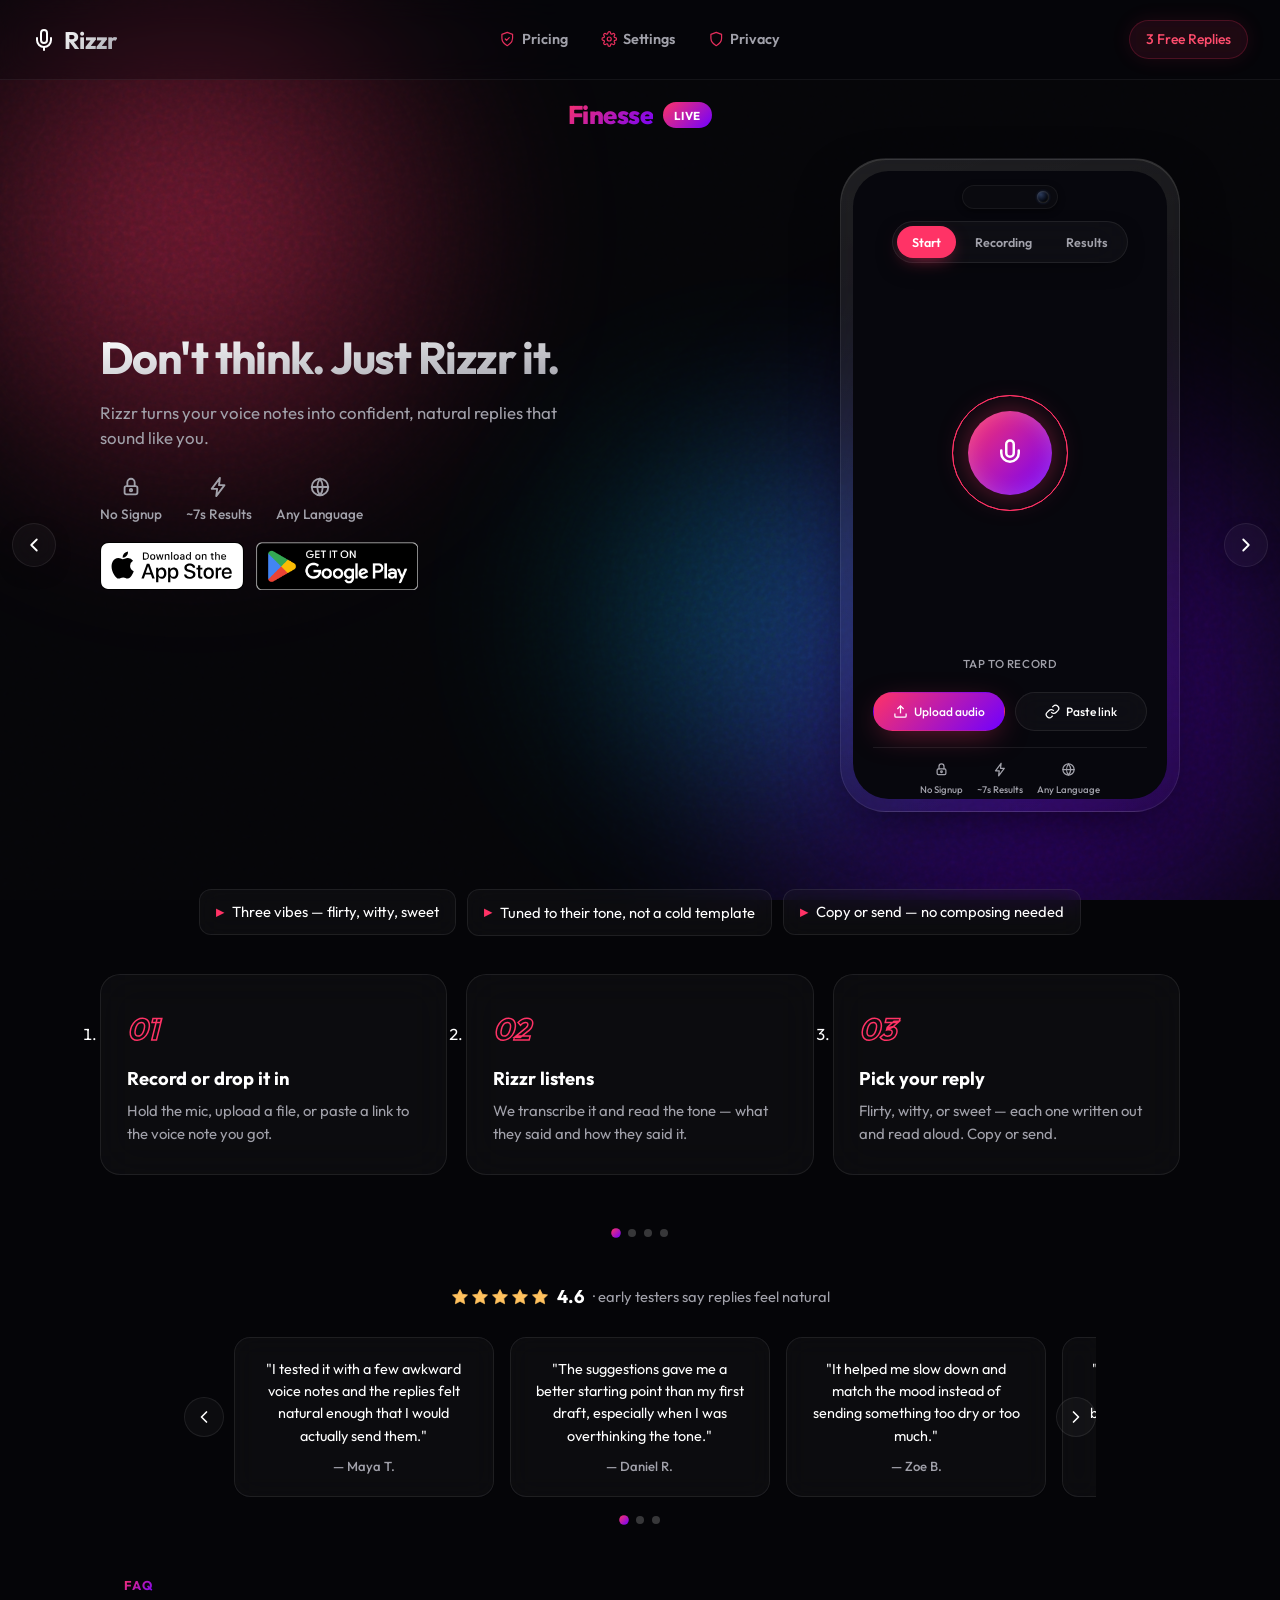
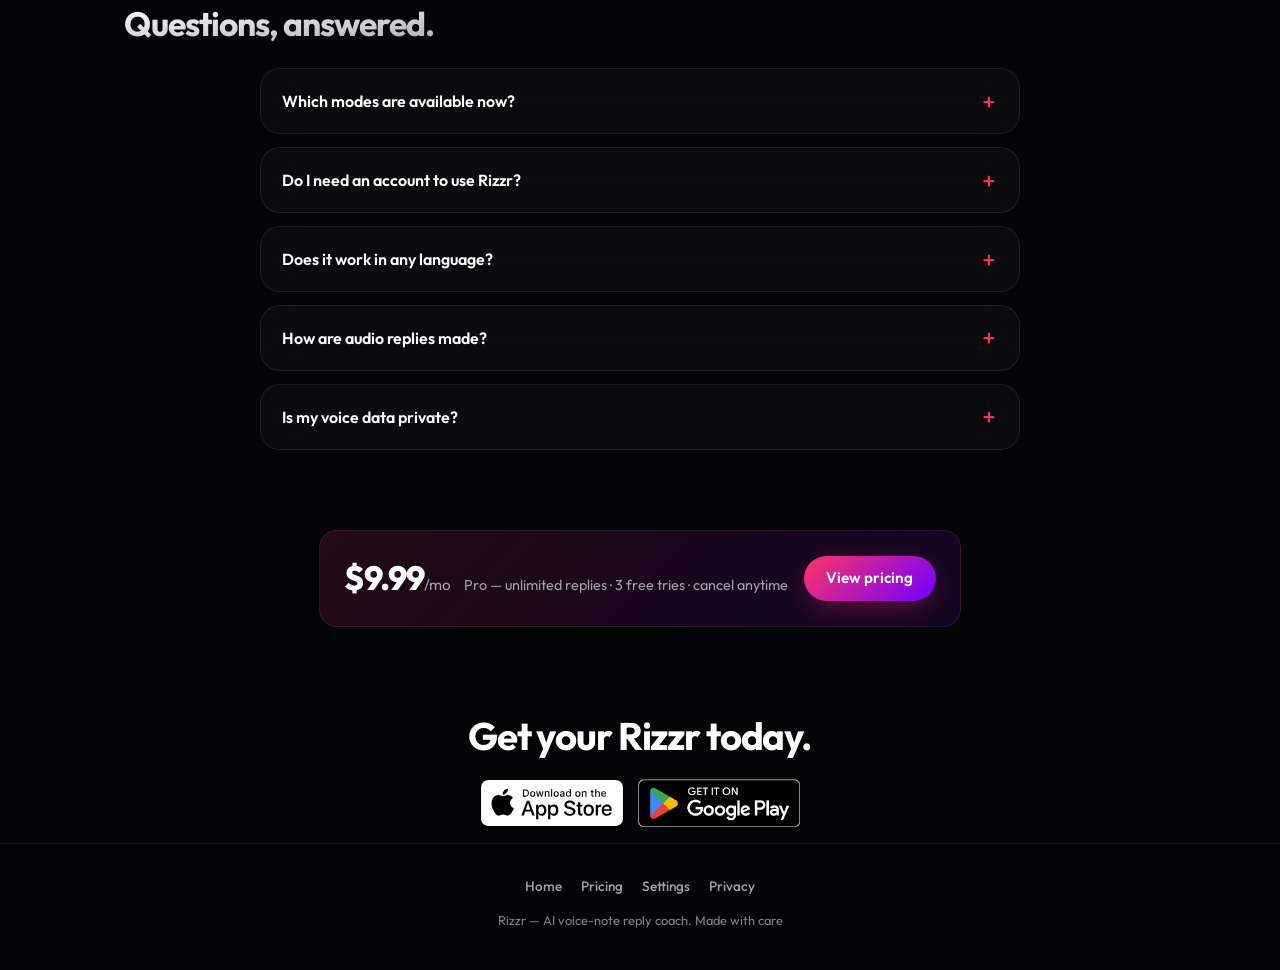
==== commit db57e286: "Add mobile download phone gap" ====
--- a/frontend/index.html
+++ b/frontend/index.html
@@ -24,7 +24,7 @@
   <!-- Cache-buster: force one fresh reload w/ version marker to bust stale GH Pages HTML cache -->
   <script>
   (function(){try{
-    var v='hgt55';
+    var v='hgt57';
     if(location.search.indexOf('v=')!==-1) return;
     if(localStorage.getItem('rizzr_cache_v')!==v){
       localStorage.setItem('rizzr_cache_v',v);
@@ -491,8 +491,9 @@
       .mode-panel:not(.finesse) .mode-panel__head { margin-top: 0.3rem; }
       .mode-panel .layout { padding-top: 0.45rem; }
       .mode-panel .mode-body { padding-top: 0.15rem; gap: 0.65rem; }
-      .mode-panel .hero-download { margin-top: 0.35rem; }
-      .mode-panel:not(.finesse) .mode-phone { margin-top: -1.1rem; }
+      .mode-panel .hero-download { margin-top: 0.35rem; margin-bottom: 0.85rem; }
+      .mode-panel.finesse .demo { margin-top: 0.5rem; }
+      .mode-panel:not(.finesse) .mode-phone { margin-top: -0.6rem; }
     }
     /* Arrow buttons */
     .mode-arrow {
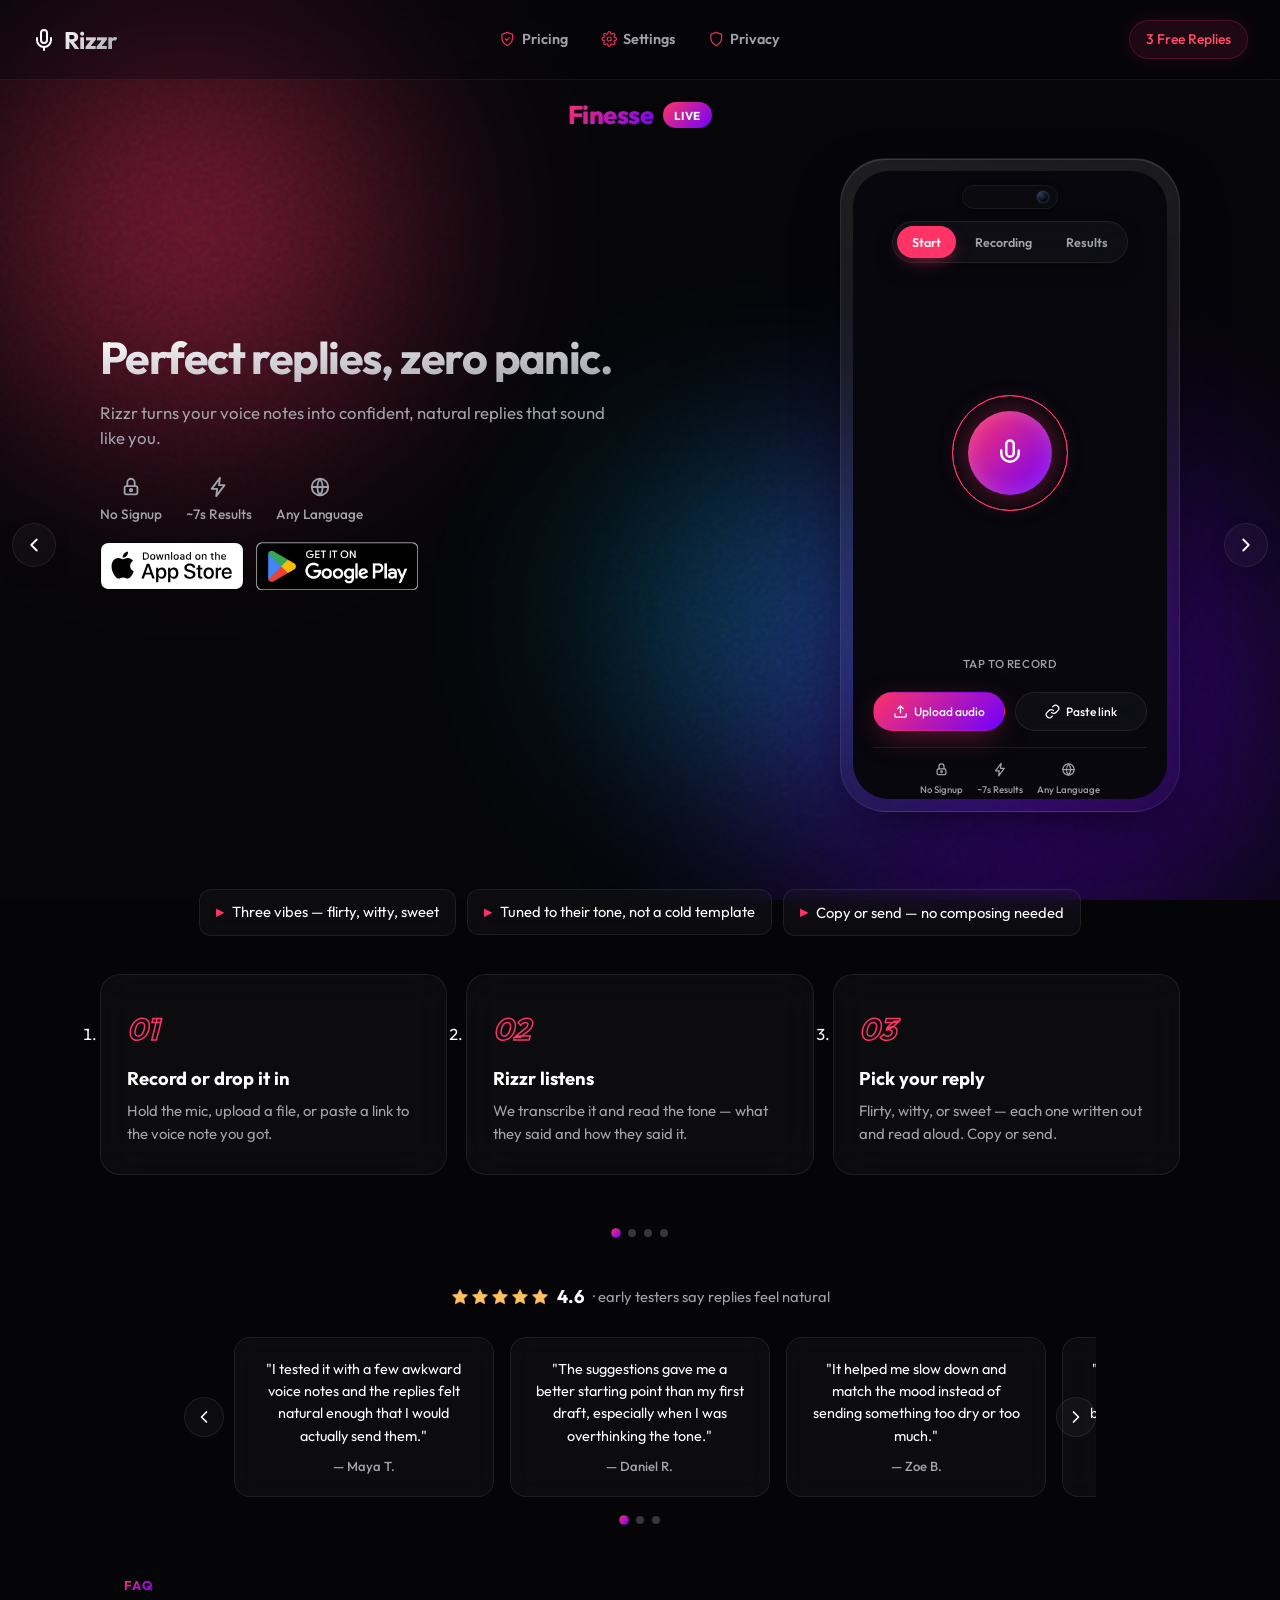
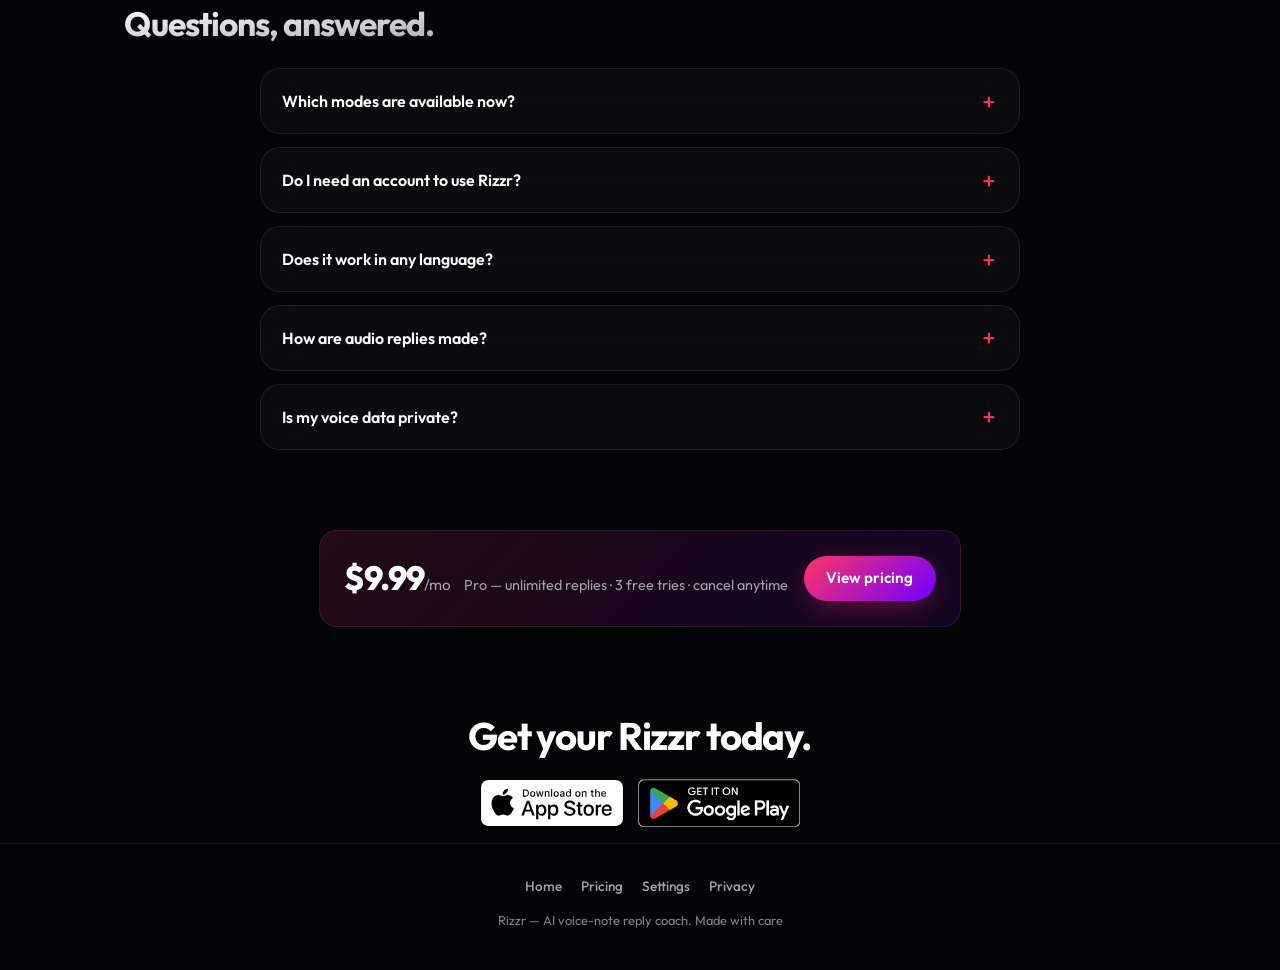
==== commit cebc812d: "Match Finesse lower mobile spacing" ====
--- a/frontend/index.html
+++ b/frontend/index.html
@@ -24,7 +24,7 @@
   <!-- Cache-buster: force one fresh reload w/ version marker to bust stale GH Pages HTML cache -->
   <script>
   (function(){try{
-    var v='hgt57';
+    var v='hgt58';
     if(location.search.indexOf('v=')!==-1) return;
     if(localStorage.getItem('rizzr_cache_v')!==v){
       localStorage.setItem('rizzr_cache_v',v);
@@ -526,7 +526,7 @@
       .panel-steps { margin-top: 1.1rem; }
       .mode-dots { padding-top: 0.15rem; padding-bottom: 0.25rem; }
       .mode-panel.finesse { padding-bottom: 0.8rem; }
-      .mode-panel.finesse .mode-list { margin-top: 1.1rem; }
+      .mode-panel.finesse .mode-list { margin-top: 4.8rem; }
       .mode-panel.finesse .panel-steps { padding-bottom: 1.4rem; }
     }
     .mode-dots span { width: 8px; height: 8px; border-radius: 50%; background: rgba(255,255,255,0.2); transition: var(--transition); }
@@ -627,7 +627,7 @@
       .mode-arrow { width: 34px; height: 34px; top: 27%; }
       .mode-arrow svg { width: 17px; height: 17px; }
       /* Keep titles + descriptions on top (matching Finesse/reply layout): phone below, steps after */
-      .mode-panel.finesse .mode-list { margin-top: 1.1rem; }
+      .mode-panel.finesse .mode-list { margin-top: 4.8rem; }
       .panel-steps { margin-top: 1.1rem; }
       .mode-panel.finesse .panel-steps { padding-bottom: 1.4rem; }
       /* Match Ghost/Echo/Vibe phone height to the Reply phone on mobile */
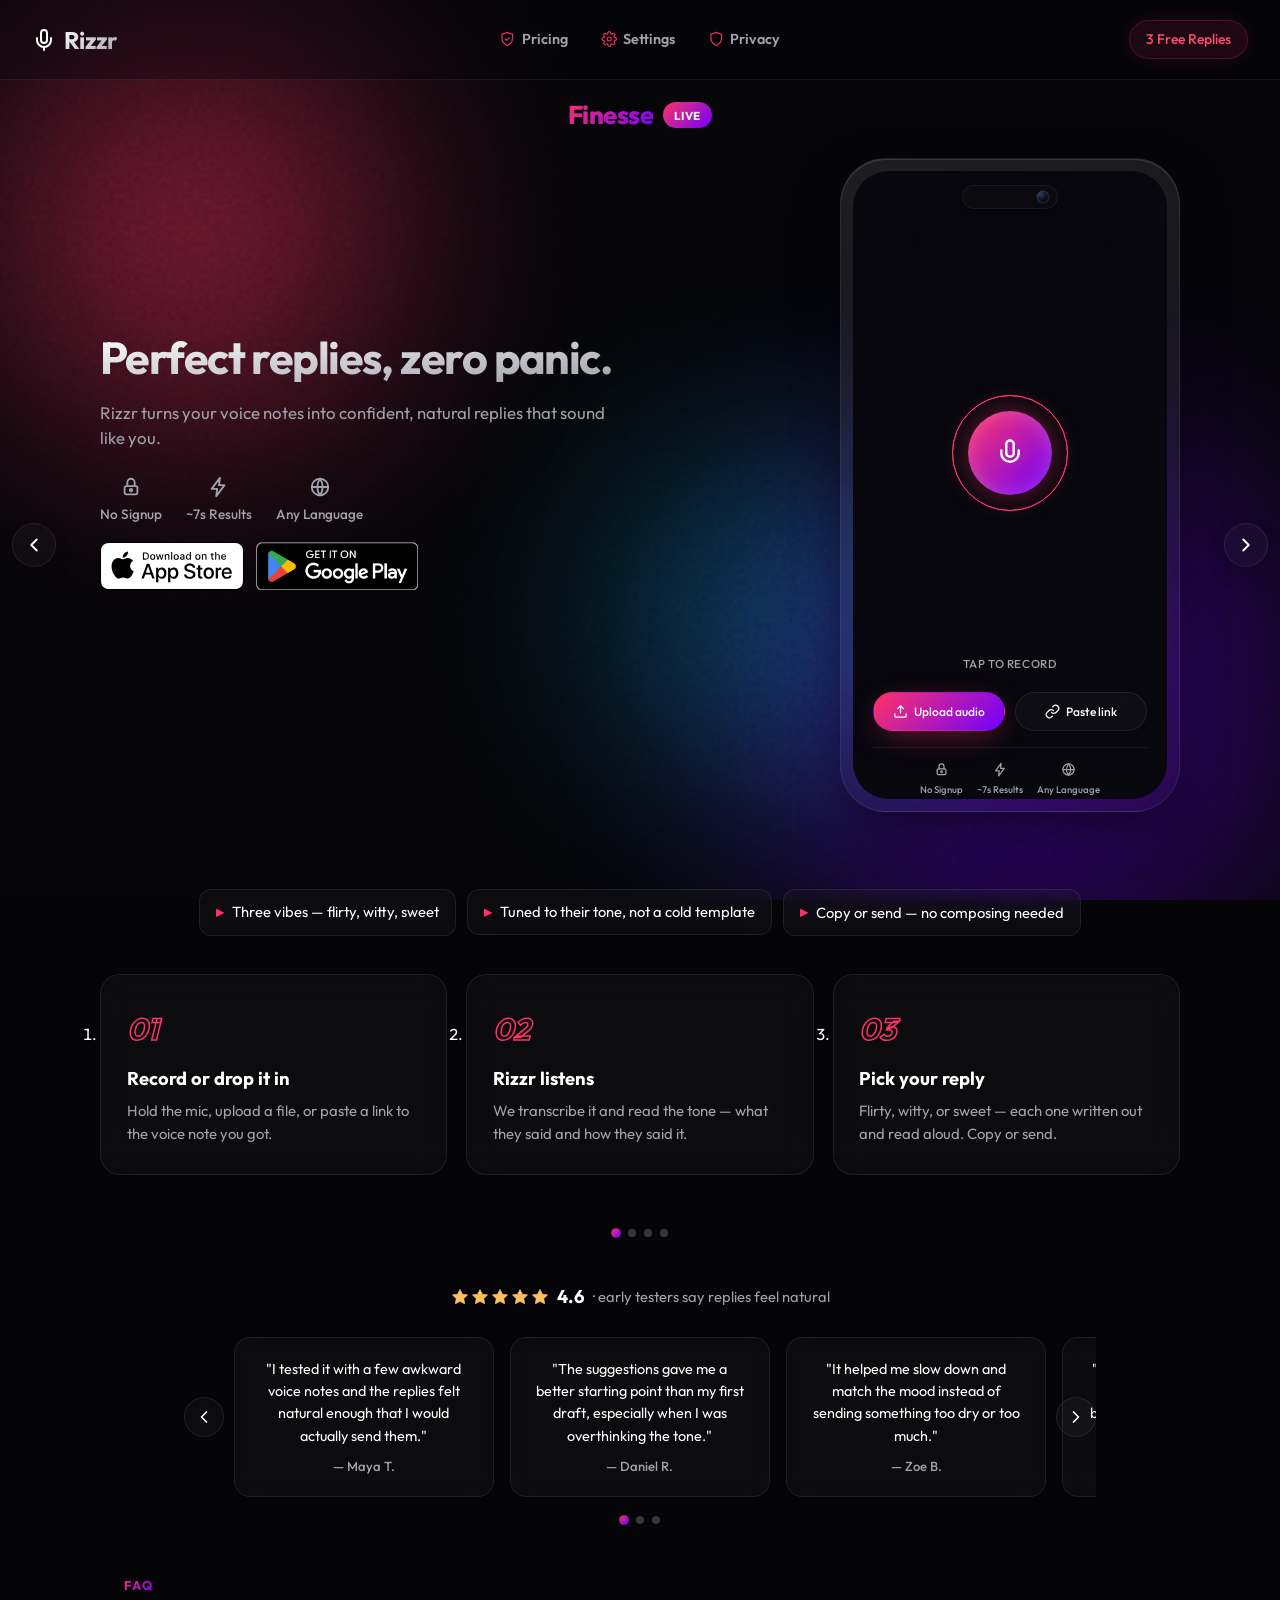
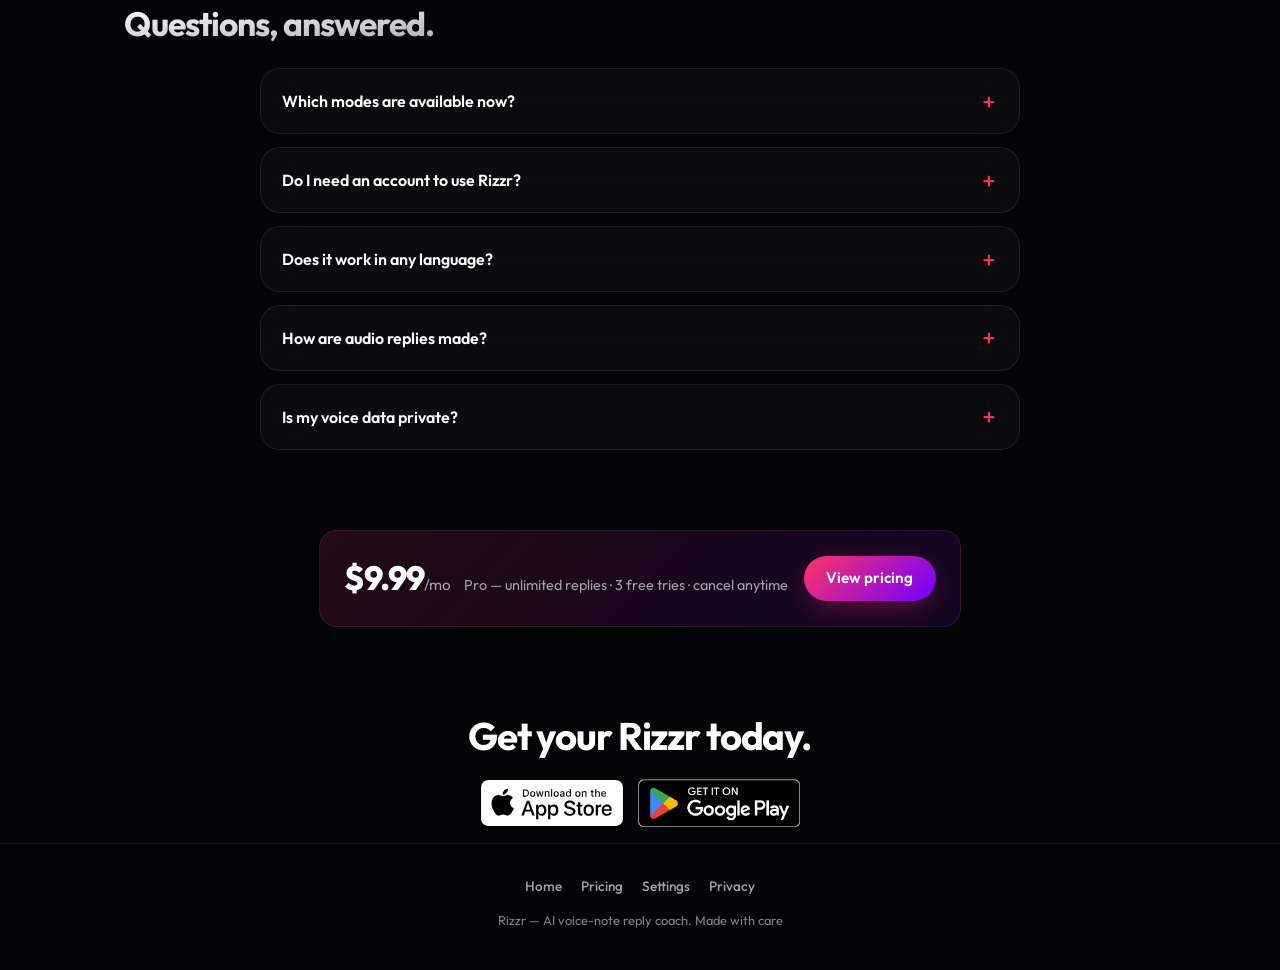
==== commit 0b670a18: "Shorten Ghost mobile description" ====
--- a/frontend/index.html
+++ b/frontend/index.html
@@ -24,7 +24,7 @@
   <!-- Cache-buster: force one fresh reload w/ version marker to bust stale GH Pages HTML cache -->
   <script>
   (function(){try{
-    var v='hgt58';
+    var v='hgt60';
     if(location.search.indexOf('v=')!==-1) return;
     if(localStorage.getItem('rizzr_cache_v')!==v){
       localStorage.setItem('rizzr_cache_v',v);
@@ -831,7 +831,7 @@
         <div class="mode-body">
           <div class="mode-panel__text">
             <h2 class="mode-title">I want a graceful out</h2>
-            <p class="mode-desc">Fake-call bailout rings in with a believable contact at just the right moment — so you can exit an awkward talk with zero explanations.</p>
+            <p class="mode-desc">Fake-call bailout rings in with a believable contact at the right moment — so you can exit an awkward talk with zero explanation.</p>
             <div class="hero-download">
               <a class="store-btn" href="https://apps.apple.com/us/app/rizzr/idXXXXXXXXXX" target="_blank" rel="noopener" aria-label="Download on the App Store">
                 <img src="assets/img/app-store-badge.svg" alt="Download on the App Store">
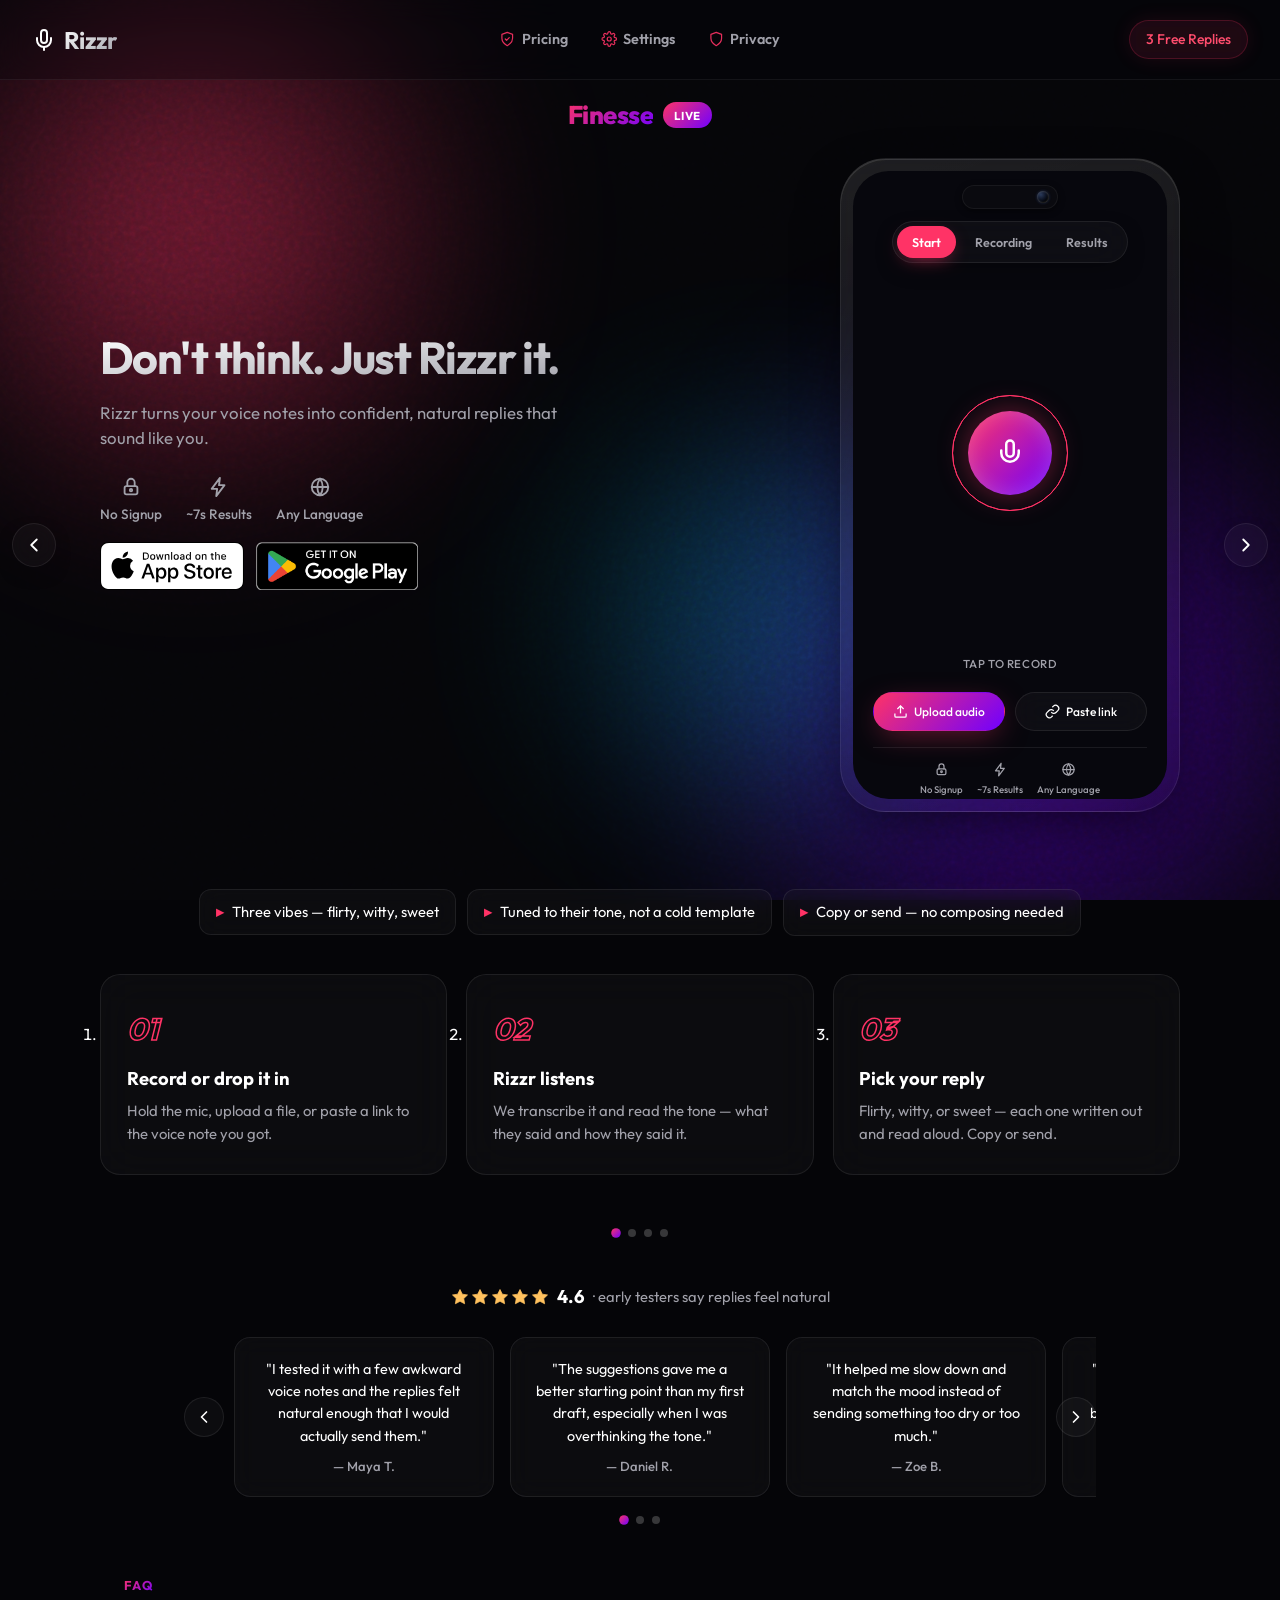
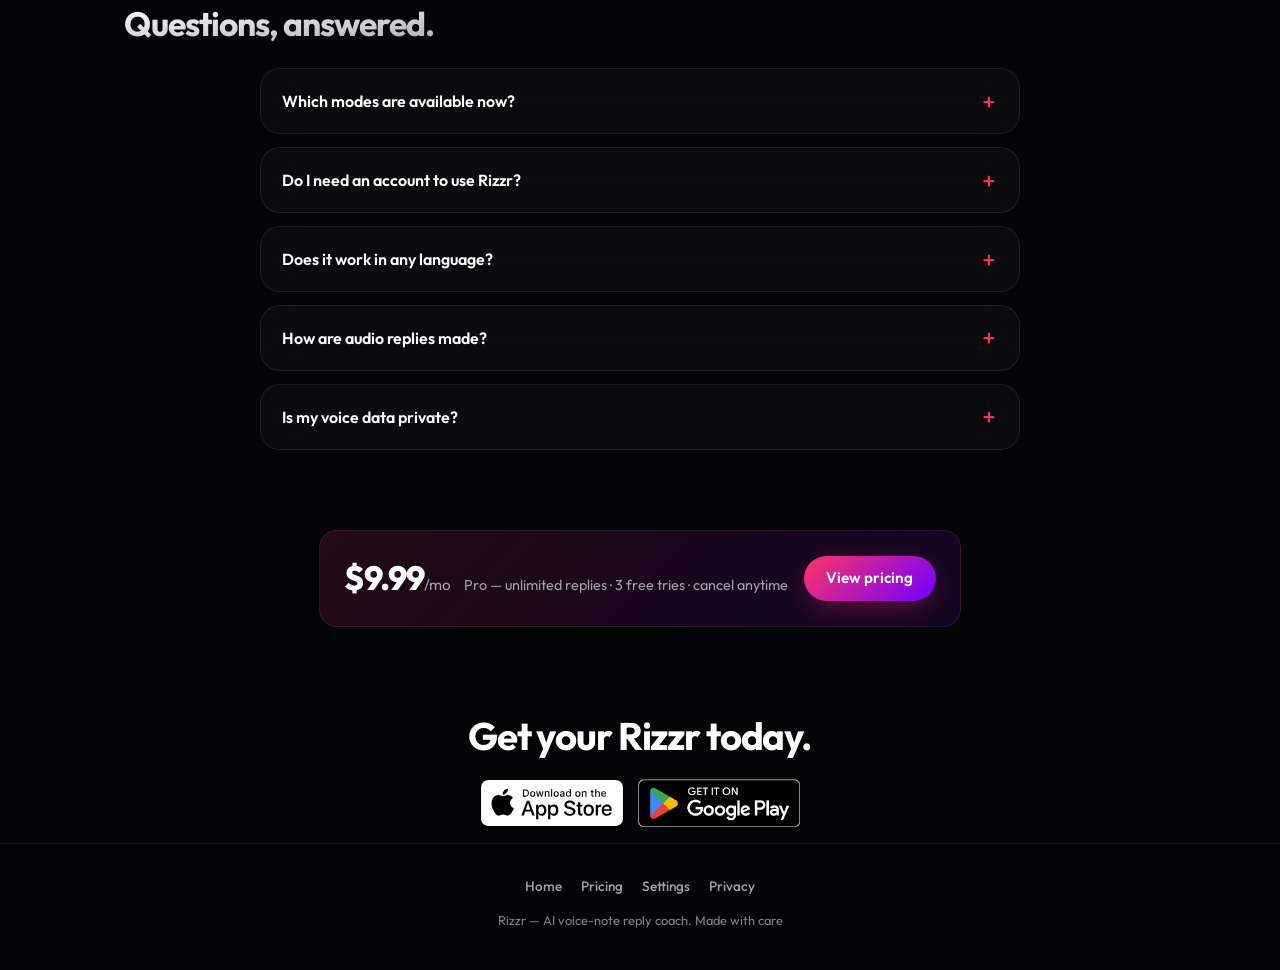
==== commit 0a5271e3: "Shorten Ghost description again" ====
--- a/frontend/index.html
+++ b/frontend/index.html
@@ -24,7 +24,7 @@
   <!-- Cache-buster: force one fresh reload w/ version marker to bust stale GH Pages HTML cache -->
   <script>
   (function(){try{
-    var v='hgt60';
+    var v='hgt61';
     if(location.search.indexOf('v=')!==-1) return;
     if(localStorage.getItem('rizzr_cache_v')!==v){
       localStorage.setItem('rizzr_cache_v',v);
@@ -831,7 +831,7 @@
         <div class="mode-body">
           <div class="mode-panel__text">
             <h2 class="mode-title">I want a graceful out</h2>
-            <p class="mode-desc">Fake-call bailout rings in with a believable contact at the right moment — so you can exit an awkward talk with zero explanation.</p>
+            <p class="mode-desc">Fake-call bailout rings in with a believable contact at the right moment — so you can exit awkward talk with zero explanation.</p>
             <div class="hero-download">
               <a class="store-btn" href="https://apps.apple.com/us/app/rizzr/idXXXXXXXXXX" target="_blank" rel="noopener" aria-label="Download on the App Store">
                 <img src="assets/img/app-store-badge.svg" alt="Download on the App Store">
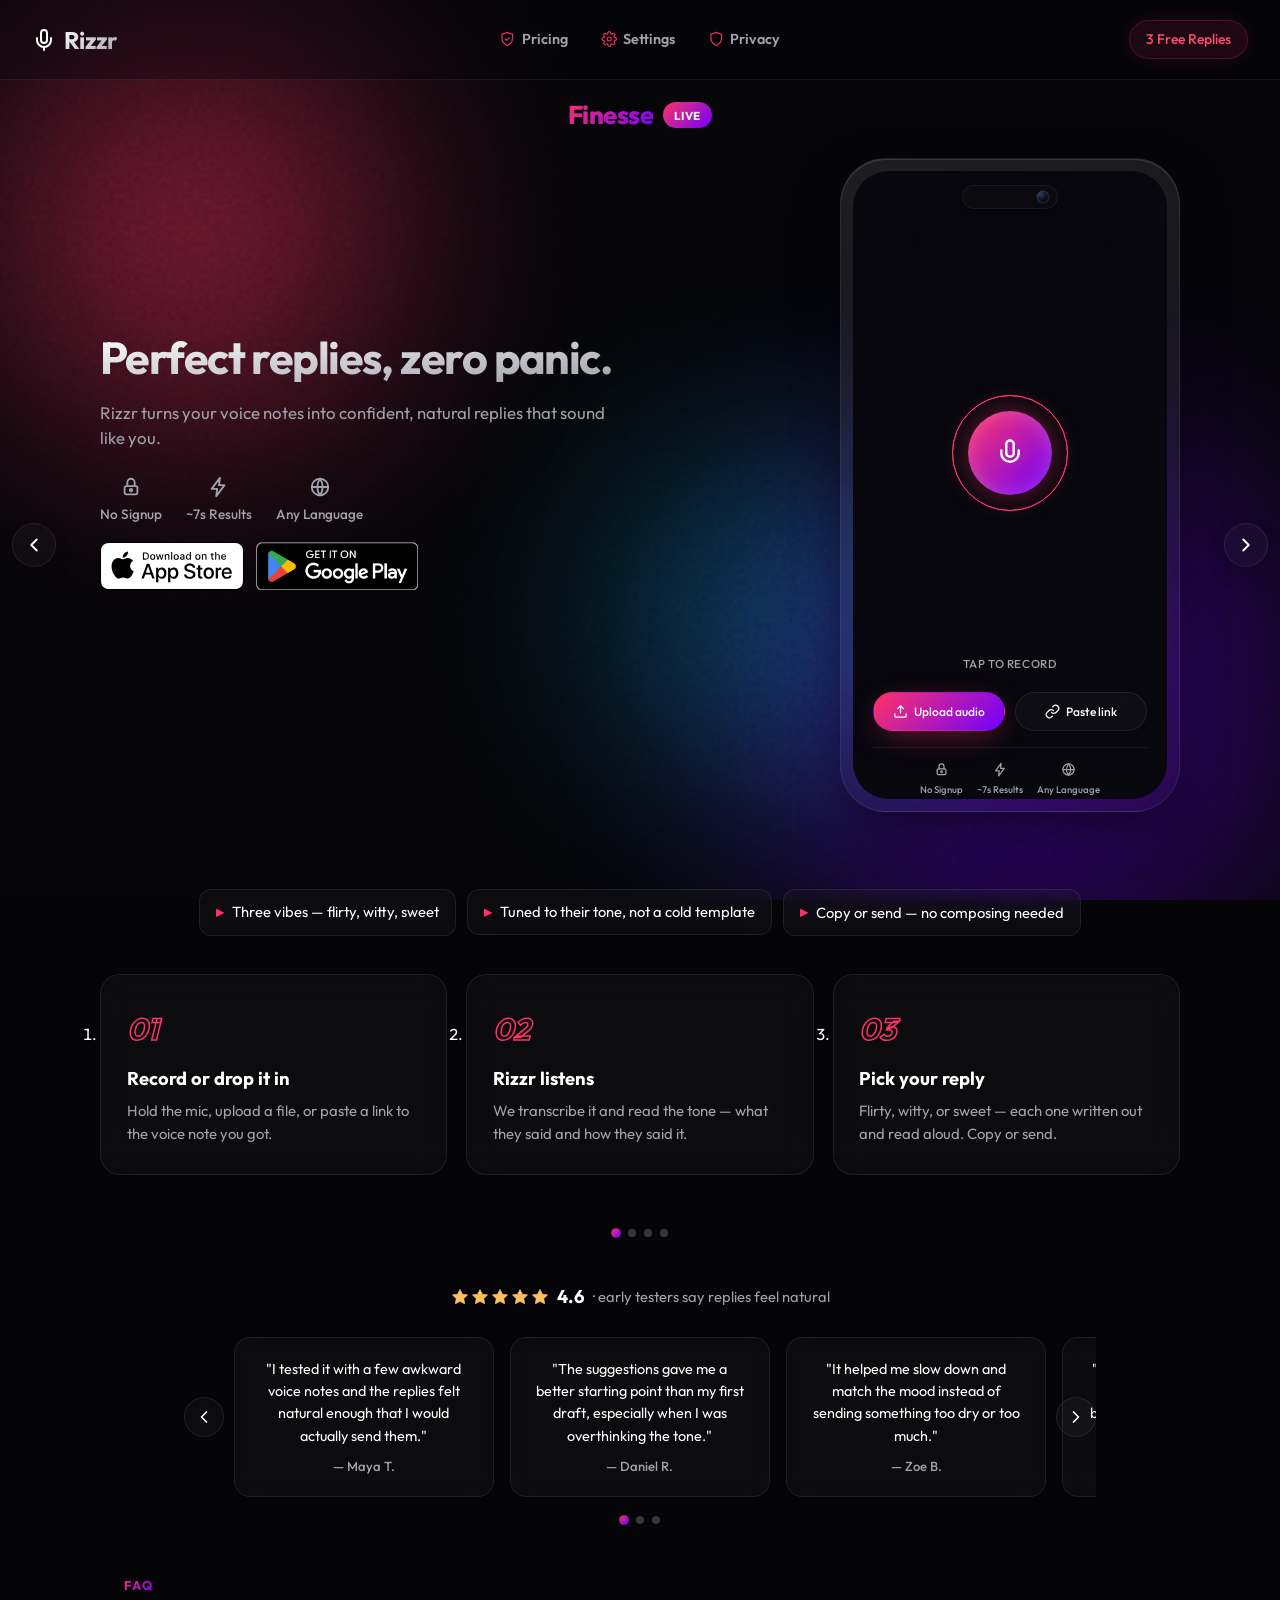
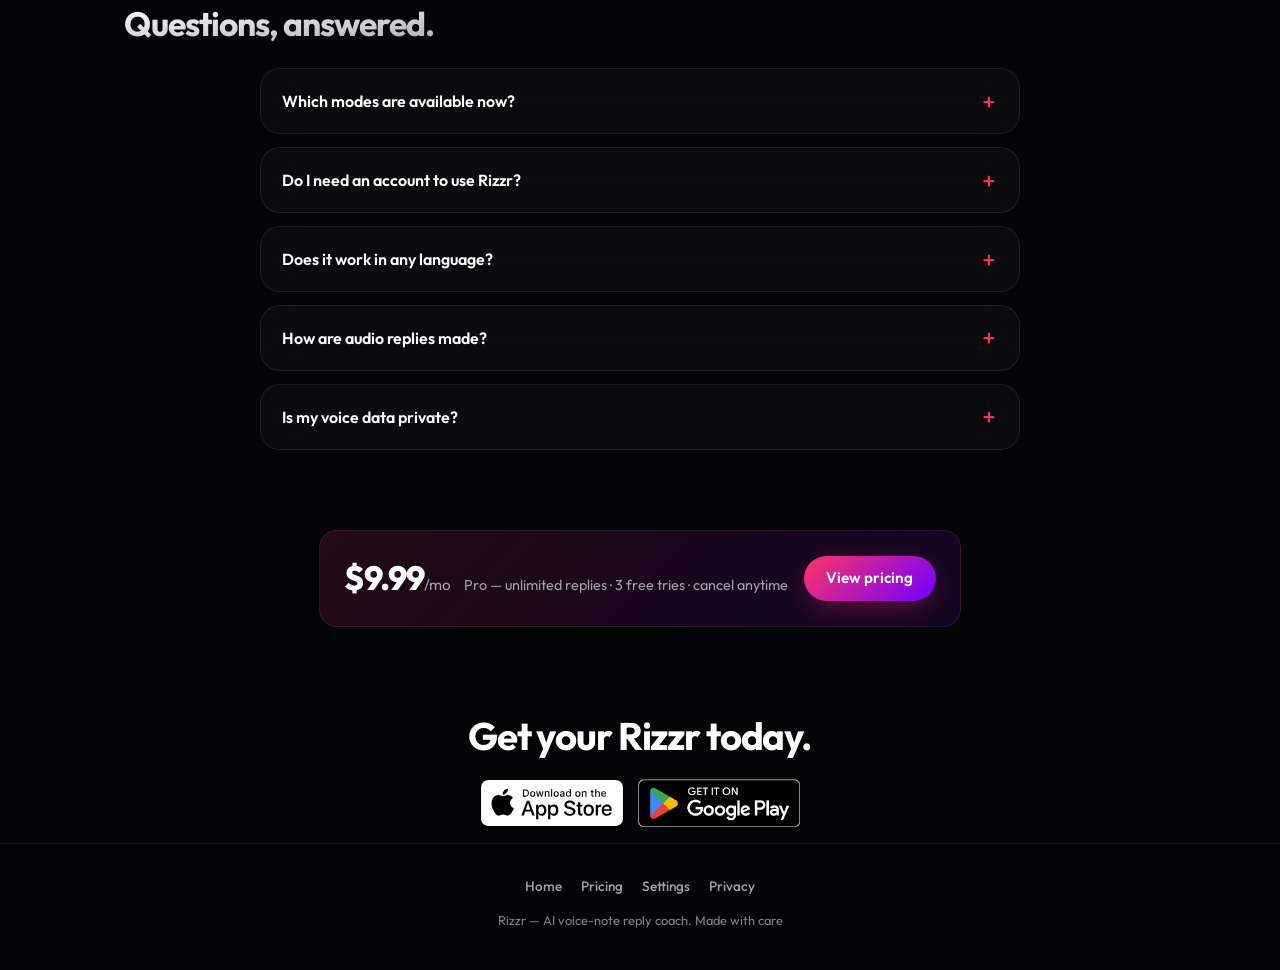
==== commit 19090938: "Restore Ghost copy with mobile two-line fit" ====
--- a/frontend/index.html
+++ b/frontend/index.html
@@ -24,7 +24,7 @@
   <!-- Cache-buster: force one fresh reload w/ version marker to bust stale GH Pages HTML cache -->
   <script>
   (function(){try{
-    var v='hgt61';
+    var v='hgt62';
     if(location.search.indexOf('v=')!==-1) return;
     if(localStorage.getItem('rizzr_cache_v')!==v){
       localStorage.setItem('rizzr_cache_v',v);
@@ -622,6 +622,7 @@
       .hero-copy-title { font-size: 2rem; letter-spacing: -0.02em; line-height: 1.15; }
       .mode-title { font-size: 2rem; white-space: normal; line-height: 1.15; letter-spacing: -0.02em; }
       .mode-desc { font-size: 1rem; line-height: 1.45; max-width: 42ch; margin: 0.55rem auto; }
+      .mode-panel.ghost .mode-desc { font-size: 0.78rem; line-height: 1.3; max-width: 52ch; }
       .mode-panel:not(.finesse) .mode-panel__text { margin-top: 0.45rem; }
       /* Smaller arrows on mobile */
       .mode-arrow { width: 34px; height: 34px; top: 27%; }
@@ -831,7 +832,7 @@
         <div class="mode-body">
           <div class="mode-panel__text">
             <h2 class="mode-title">I want a graceful out</h2>
-            <p class="mode-desc">Fake-call bailout rings in with a believable contact at the right moment — so you can exit awkward talk with zero explanation.</p>
+            <p class="mode-desc">Fake-call bailout rings in with a believable contact at just the right moment — so you can exit an awkward talk with zero explanation.</p>
             <div class="hero-download">
               <a class="store-btn" href="https://apps.apple.com/us/app/rizzr/idXXXXXXXXXX" target="_blank" rel="noopener" aria-label="Download on the App Store">
                 <img src="assets/img/app-store-badge.svg" alt="Download on the App Store">
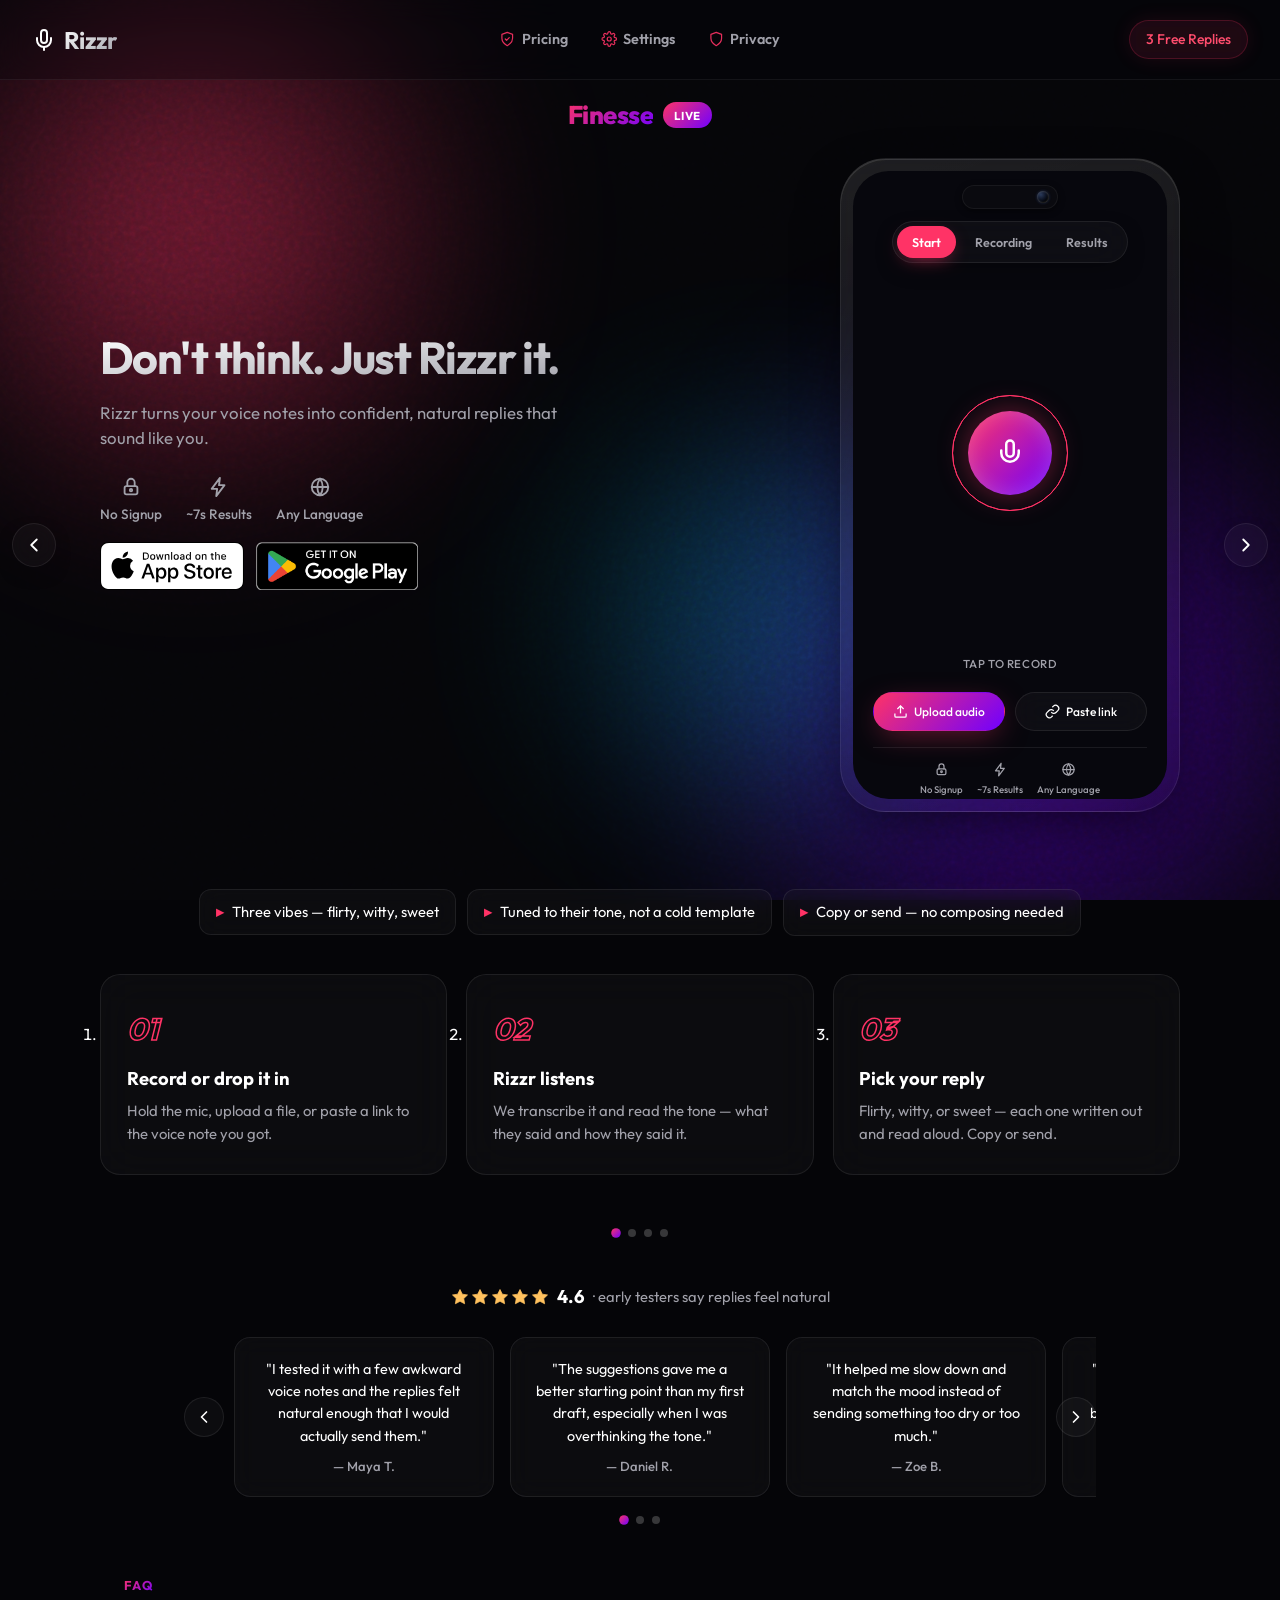
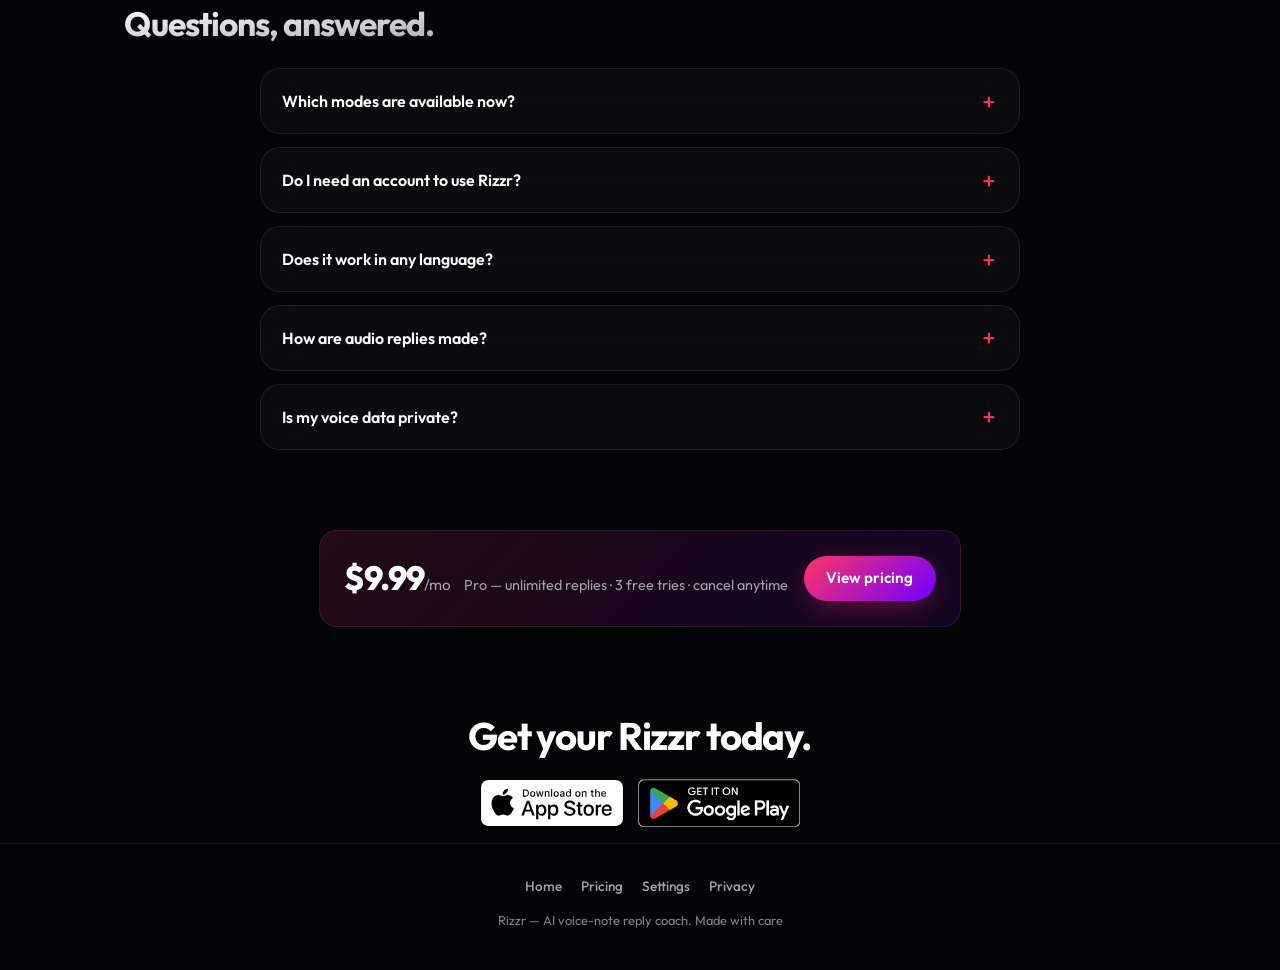
==== commit 2a35da13: "Keep Ghost description font uniform" ====
--- a/frontend/index.html
+++ b/frontend/index.html
@@ -24,7 +24,7 @@
   <!-- Cache-buster: force one fresh reload w/ version marker to bust stale GH Pages HTML cache -->
   <script>
   (function(){try{
-    var v='hgt62';
+    var v='hgt63';
     if(location.search.indexOf('v=')!==-1) return;
     if(localStorage.getItem('rizzr_cache_v')!==v){
       localStorage.setItem('rizzr_cache_v',v);
@@ -622,7 +622,6 @@
       .hero-copy-title { font-size: 2rem; letter-spacing: -0.02em; line-height: 1.15; }
       .mode-title { font-size: 2rem; white-space: normal; line-height: 1.15; letter-spacing: -0.02em; }
       .mode-desc { font-size: 1rem; line-height: 1.45; max-width: 42ch; margin: 0.55rem auto; }
-      .mode-panel.ghost .mode-desc { font-size: 0.78rem; line-height: 1.3; max-width: 52ch; }
       .mode-panel:not(.finesse) .mode-panel__text { margin-top: 0.45rem; }
       /* Smaller arrows on mobile */
       .mode-arrow { width: 34px; height: 34px; top: 27%; }
@@ -832,7 +831,7 @@
         <div class="mode-body">
           <div class="mode-panel__text">
             <h2 class="mode-title">I want a graceful out</h2>
-            <p class="mode-desc">Fake-call bailout rings in with a believable contact at just the right moment — so you can exit an awkward talk with zero explanation.</p>
+            <p class="mode-desc">Fake call rings in right on cue — so you can exit awkward talks with zero explanation.</p>
             <div class="hero-download">
               <a class="store-btn" href="https://apps.apple.com/us/app/rizzr/idXXXXXXXXXX" target="_blank" rel="noopener" aria-label="Download on the App Store">
                 <img src="assets/img/app-store-badge.svg" alt="Download on the App Store">
